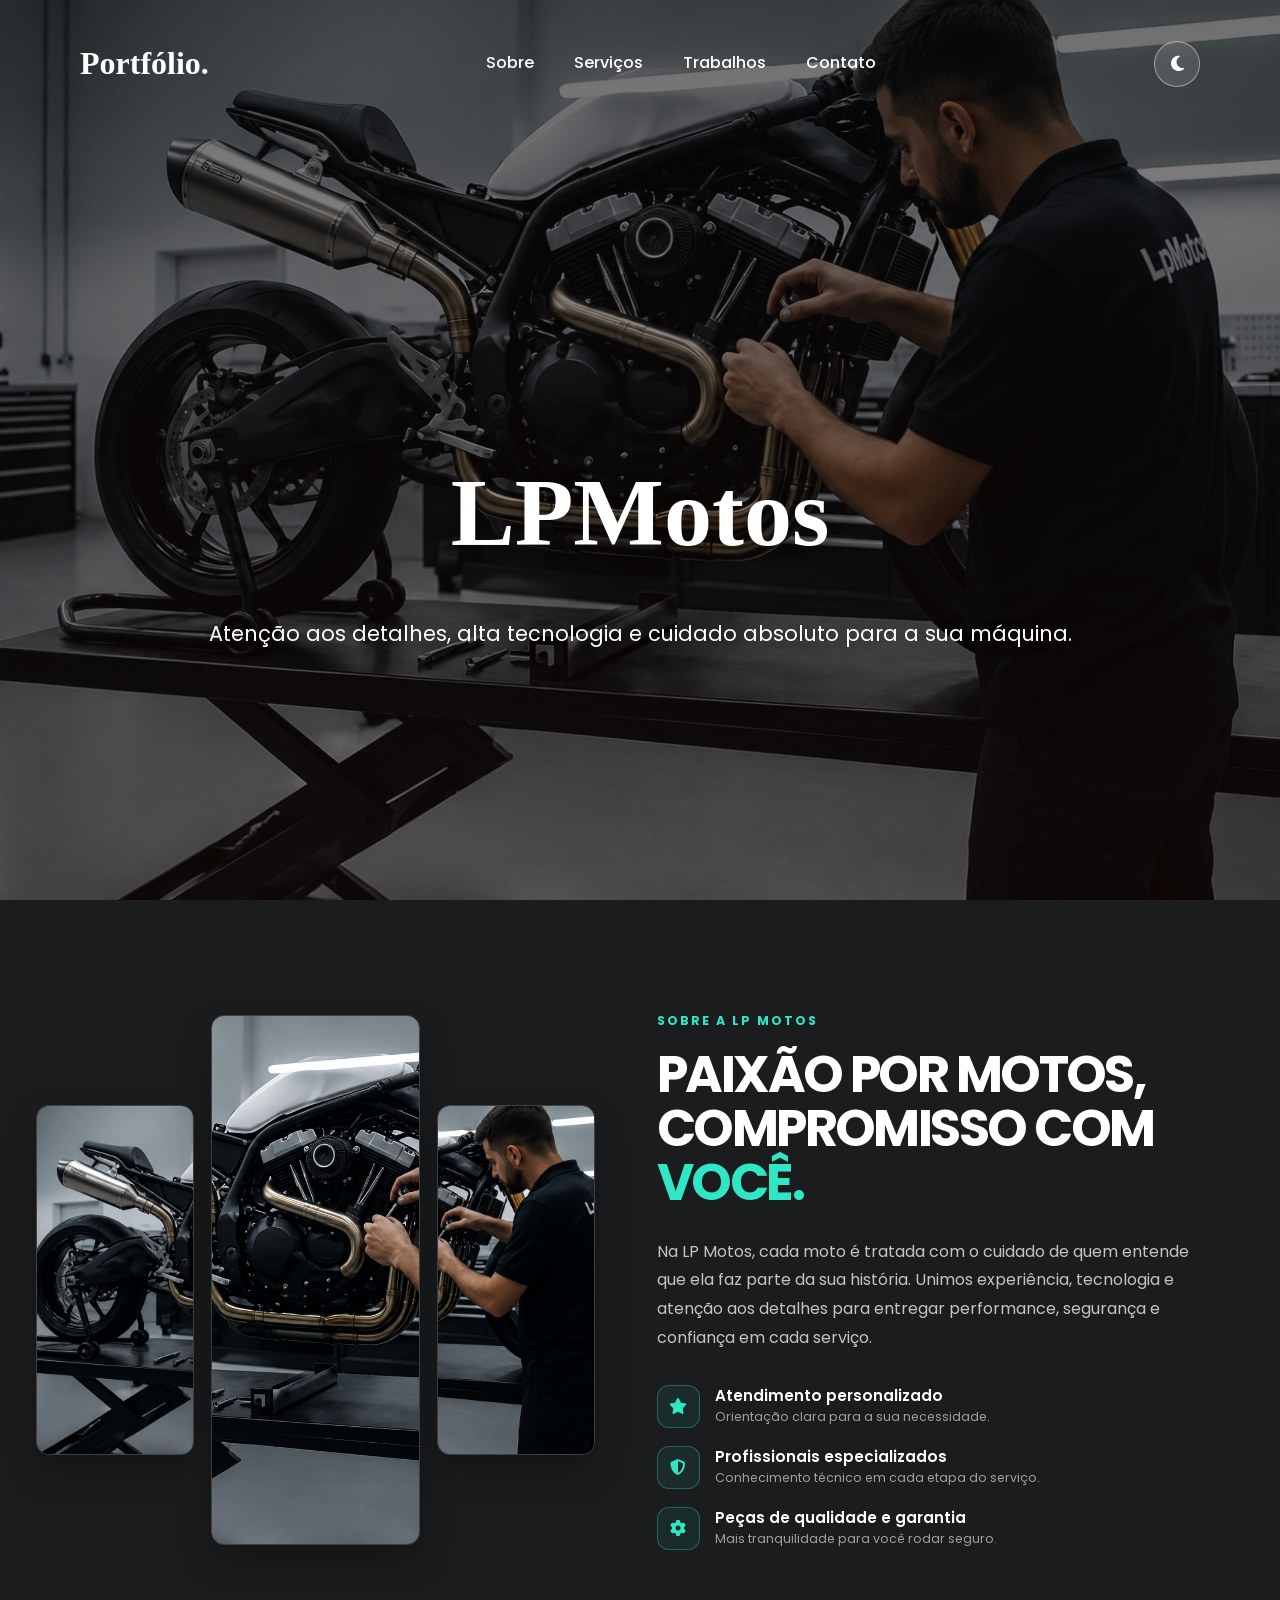
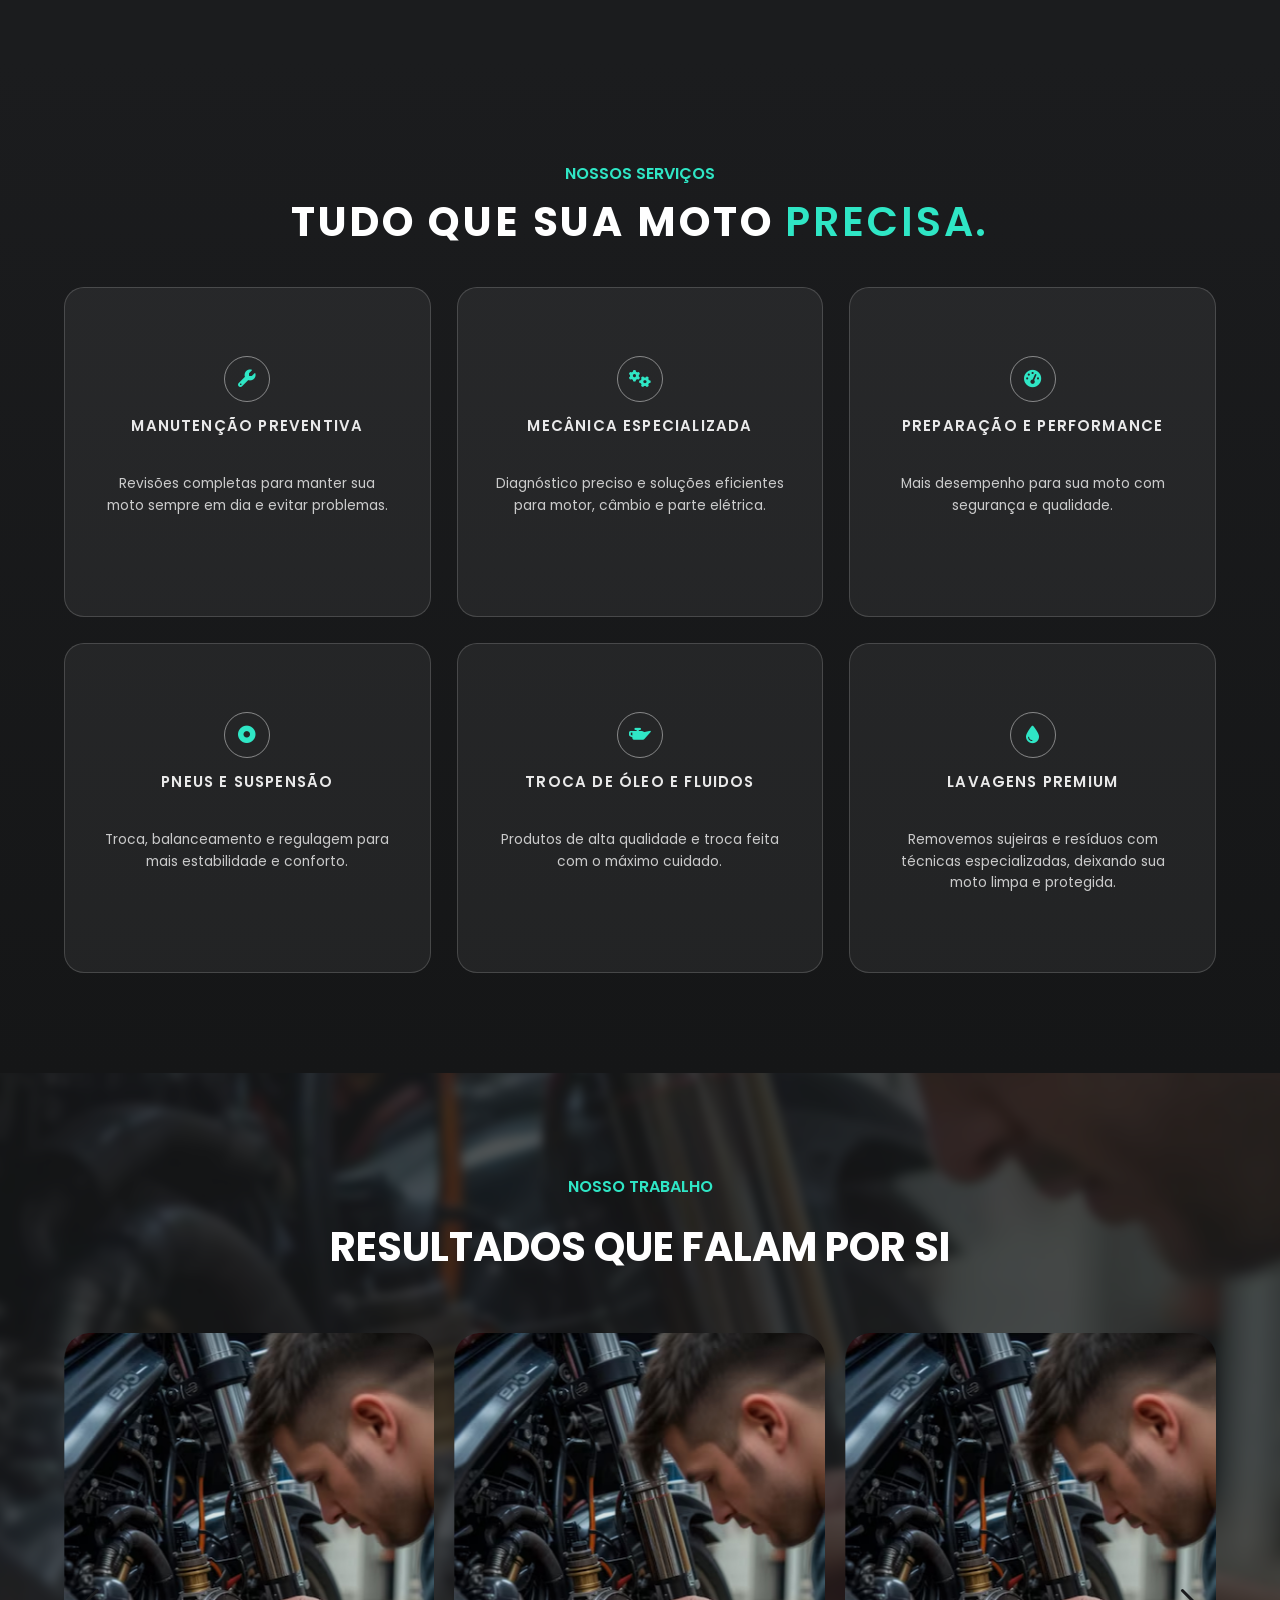
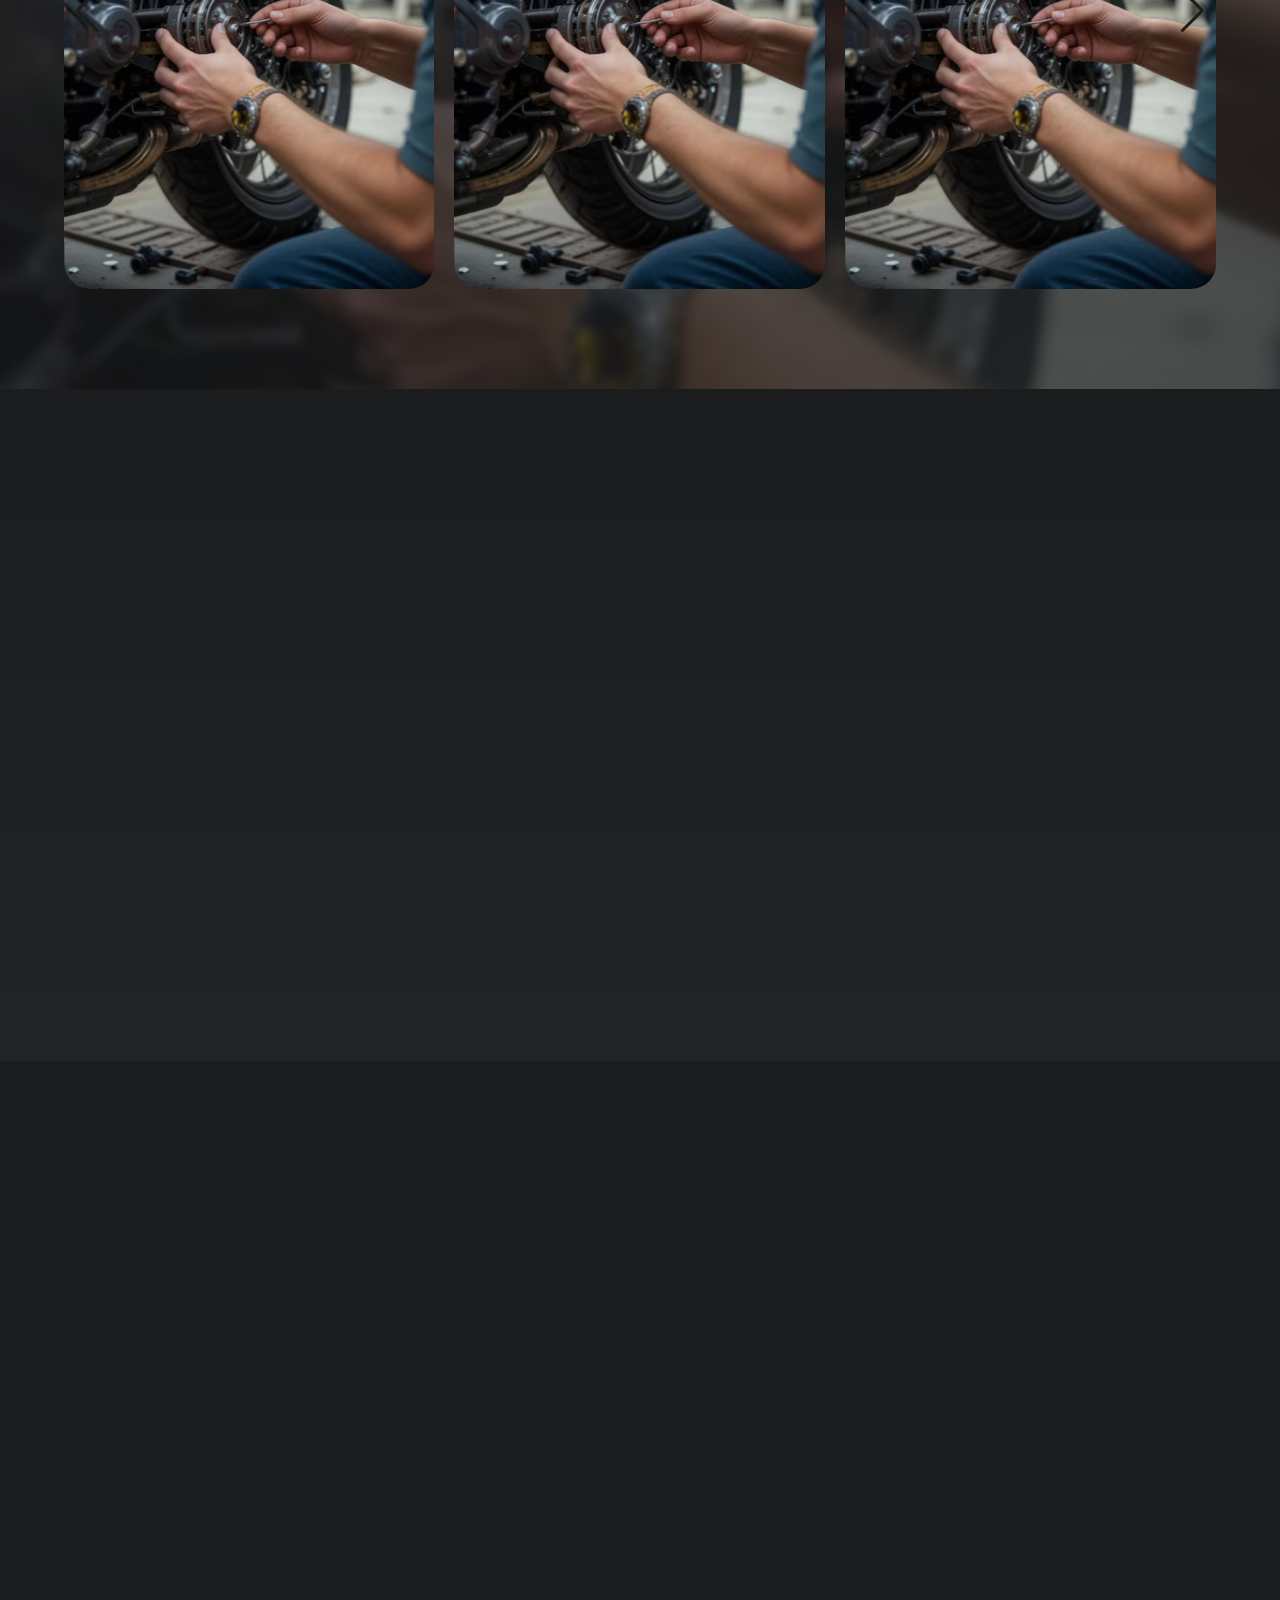
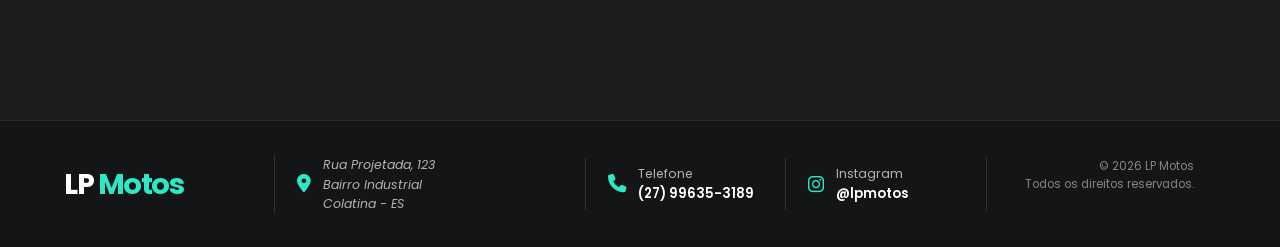
==== index.html @ a54b07d1 "Subindo arquivos para o Github" ====
<!DOCTYPE html>
<html lang="pt-BR">

<head>
    <meta charset="UTF-8">
    <meta name="viewport" content="width=device-width, initial-scale=1.0">
    <title>LPMotossss | Performance & Manutenção Especializada</title>

    <link rel="stylesheet" href="https://cdnjs.cloudflare.com/ajax/libs/font-awesome/6.5.1/css/all.min.css">

    <link rel="stylesheet" href="CSS/estilos.css">

    <link rel="stylesheet" href="https://cdn.jsdelivr.net/npm/swiper@11/swiper-bundle.min.css"/>

    
    <link rel="shortcut icon" href="img/logo.jpg" type="image/x-icon">

    <link href="https://fonts.googleapis.com/css2?family=Poppins:wght@300;400;500;600;700&display=swap"
        rel="stylesheet">
</head>

<body>

    <header class="navbar">

        <a href="#" class="logo">Portfólio<span>.</span></a>

        <nav id="menu">
            <a href="#sobre">Sobre</a>
            <a href="#servicos">Serviços</a>
            <a href="#portfolio">Trabalhos</a>
            <a href="#contato">Contato</a>
        </nav>

        <!-- Botao que alterna entre tema claro e tema escuro -->
        <button class="theme-toggle" id="theme-toggle" type="button" aria-label="Alternar tema escuro">
            <i class="fas fa-moon"></i>
        </button>


        <div class="menu-toggle" id="menu-toggle">
            <i class="fas fa-bars"></i>
        </div>
    </header>




    <!-- HERO -->
    <section class="hero">

        <img src="img/img1.png" alt="LpMotos" class="hero-image">

        <div class="hero-overlay"></div>

        <div class="hero-content">
            <h1>LPMotos</h1>
            <p class="subtitle">Atenção aos detalhes, alta tecnologia e cuidado absoluto
                para a sua máquina.</p>
        </div>

    </section>


    <!-- SOBRE -->
    <section id="sobre" class="sobre">
        <div class="container reveal">
            <div class="sobre-wrapper">
                <div class="sobre-images reveal" aria-label="Detalhes do trabalho realizado na LP Motos">
                    <img src="img/img1.png" alt="Motocicleta atendida pela equipe da LP Motos">
                    <img src="img/img1.png" alt="Detalhe de uma motocicleta na LP Motos">
                    <img src="img/img1.png" alt="Serviço especializado em motocicletas na LP Motos">
                </div>

                <div class="sobre-content reveal">
                    <span class="sobre-eyebrow">Sobre a LP Motos</span>
                    <h2>Paixão por motos,<br>compromisso com <span>você.</span></h2>

                    <p class="sobre-description">
                        Na LP Motos, cada moto é tratada com o cuidado de quem entende que ela
                        faz parte da sua história. Unimos experiência, tecnologia e atenção aos
                        detalhes para entregar performance, segurança e confiança em cada serviço.
                    </p>

                    <ul class="sobre-diferenciais">
                        <li>
                            <span class="diferencial-icon" aria-hidden="true"><i class="fa-solid fa-star"></i></span>
                            <span><strong>Atendimento personalizado</strong><small>Orientação clara para a sua necessidade.</small></span>
                        </li>
                        <li>
                            <span class="diferencial-icon" aria-hidden="true"><i class="fa-solid fa-shield-halved"></i></span>
                            <span><strong>Profissionais especializados</strong><small>Conhecimento técnico em cada etapa do serviço.</small></span>
                        </li>
                        <li>
                            <span class="diferencial-icon" aria-hidden="true"><i class="fa-solid fa-gear"></i></span>
                            <span><strong>Peças de qualidade e garantia</strong><small>Mais tranquilidade para você rodar seguro.</small></span>
                        </li>
                    </ul>
                </div>

            </div>
        </div>


    </section>

    <!-- SERVIÇOS -->
    <section id="servicos" class="servicos">

        <div class="container">

            <div class="titulo centro reveal">
                <span>Nossos serviços</span>
                <h2>Tudo que sua moto <span>precisa.</span></h2>
            </div>

            <div class="cards">

                <article class="card service-card reveal delay-1">
                    <div class="service-overlay">
                        <span class="service-icon" aria-hidden="true"><i class="fa-solid fa-wrench"></i></span>
                        <h3>Manutenção Preventiva</h3>
                        <p>Revisões completas para manter sua moto sempre em dia e evitar problemas.</p>
                    </div>
                </article>

                <article class="card service-card reveal delay-2">
                    <div class="service-overlay">
                        <span class="service-icon" aria-hidden="true"><i class="fa-solid fa-gears"></i></span>
                        <h3>Mecânica Especializada</h3>
                        <p>Diagnóstico preciso e soluções eficientes para motor, câmbio e parte elétrica.</p>
                    </div>
                </article>

                <article class="card service-card reveal delay-3">
                    <div class="service-overlay">
                        <span class="service-icon" aria-hidden="true"><i class="fa-solid fa-gauge-high"></i></span>
                        <h3>Preparação e Performance</h3>
                        <p>Mais desempenho para sua moto com segurança e qualidade.</p>
                    </div>
                </article>

                <article class="card service-card reveal delay-4">
                    <div class="service-overlay">
                        <span class="service-icon" aria-hidden="true"><i class="fa-solid fa-circle-dot"></i></span>
                        <h3>Pneus e Suspensão</h3>
                        <p>Troca, balanceamento e regulagem para mais estabilidade e conforto.</p>
                    </div>
                </article>

                <article class="card service-card reveal delay-4">
                    <div class="service-overlay">
                        <span class="service-icon" aria-hidden="true"><i class="fa-solid fa-oil-can"></i></span>
                        <h3>Troca de Óleo e Fluidos</h3>
                        <p>Produtos de alta qualidade e troca feita com o máximo cuidado.</p>
                    </div>
                </article>

                    <article class="card service-card reveal delay-4">
                    <div class="service-overlay">
                        <span class="service-icon" aria-hidden="true"><i class="fa-solid fa-droplet"></i></span>
                        <h3>Lavagens Premium</h3>
                        <p>Removemos sujeiras e resíduos com técnicas especializadas, deixando sua moto limpa e protegida.</p>
                    </div>
                </article>

            </div>

        </div>

    </section>

    <!-- PORTFÓLIO -->
    <section id="portfolio" class="portfolio">
        <!-- Fundo atualizado com a mídia exibida no slide central. -->
        <div class="portfolio-background" aria-hidden="true"></div>
        <div class="container">

            <div class="titulo centro reveal">
                <span>Nosso Trabalho</span>
                <h2>RESULTADOS QUE FALAM POR SI</h2>
            </div>

            <div class="swiper meuPortfolio reveal">

                <div class="swiper-wrapper">
                    <!--
                    <div class="swiper-slide video-slide">

                        <div style="padding:177.78% 0 0 0;position:relative;"><iframe src="https://player.vimeo.com/video/1210460278?autoplay=1&amp;muted=1&amp;loop=1&amp;controls=0&amp;title=0&amp;byline=0&amp;portrait=0&amp;badge=0&amp;autopause=0&amp;player_id=0&amp;app_id=58479" frameborder="0" allow="autoplay; fullscreen; picture-in-picture; clipboard-write; encrypted-media; web-share" referrerpolicy="strict-origin-when-cross-origin" style="position:absolute;top:0;left:0;width:100%;height:100%;pointer-events:none;" title="video1"></iframe></div><script src="https://player.vimeo.com/api/player.js"></script>

                    </div>

                     <div class="swiper-slide video-slide">

                        <div style="padding:177.78% 0 0 0;position:relative;"><iframe src="https://player.vimeo.com/video/1210460357?autoplay=1&amp;muted=1&amp;loop=1&amp;controls=0&amp;title=0&amp;byline=0&amp;portrait=0&amp;badge=0&amp;autopause=0&amp;player_id=0&amp;app_id=58479" frameborder="0" allow="autoplay; fullscreen; picture-in-picture; clipboard-write; encrypted-media; web-share" referrerpolicy="strict-origin-when-cross-origin" style="position:absolute;top:0;left:0;width:100%;height:100%;pointer-events:none;" title="video3"></iframe></div><script src="https://player.vimeo.com/api/player.js"></script>

                    </div>
        
                    <div class="swiper-slide video-slide">

                        <div style="padding:177.78% 0 0 0;position:relative;"><iframe src="https://player.vimeo.com/video/1210460277?autoplay=1&amp;muted=1&amp;loop=1&amp;controls=0&amp;title=0&amp;byline=0&amp;portrait=0&amp;badge=0&amp;autopause=0&amp;player_id=0&amp;app_id=58479" frameborder="0" allow="autoplay; fullscreen; picture-in-picture; clipboard-write; encrypted-media; web-share" referrerpolicy="strict-origin-when-cross-origin" style="position:absolute;top:0;left:0;width:100%;height:100%;pointer-events:none;" title="video3"></iframe></div><script src="https://player.vimeo.com/api/player.js"></script>

                    </div>-->

                    <div class="swiper-slide">
                        <img src="img/moto.jpg" alt="">
                    </div>

                    <div class="swiper-slide">
                        <img src="img/moto.jpg" alt="">
                    </div>
    
                    <div class="swiper-slide">
                        <img src="img/moto.jpg" alt="">
                    </div>

                    <div class="swiper-slide">
                        <img src="img/moto.jpg" alt="">
                    </div>

                    <div class="swiper-slide">
                        <img src="img/moto.jpg" alt="">
                    </div>

                    <div class="swiper-slide">
                        <img src="img/moto.jpg" alt="">
                    </div>

                </div>

                <div class="swiper-button-next"></div>
                <div class="swiper-button-prev"></div>
<!--
                <a href="galeria.html" class="btn btn-galeria">
                    Ver Galeria Completa
                </a>-->
            </div>

        </div>

    </section>


    <!-- AVALIAÇÕES -->
    <section id="pacotes" class="pacotes avaliacoes">
        <div class="container">
            <div class="titulo centro reveal">
                <span>Avaliações de clientes</span>
                <h2>Quem confia, recomenda.</h2>
            </div>

            <div class="avaliacoes-grid">
                <article class="avaliacao-card reveal delay-1">
                    <div class="avaliacao-estrelas" aria-label="5 de 5 estrelas">
                        <i class="fa-solid fa-star"></i><i class="fa-solid fa-star"></i><i class="fa-solid fa-star"></i><i class="fa-solid fa-star"></i><i class="fa-solid fa-star"></i>
                    </div>
                    <blockquote>“Atendimento excelente, explicaram todo o serviço e minha moto saiu impecável. Dá para confiar de olhos fechados.”</blockquote>
                    <footer><strong>Cliente LP Motos</strong><span>Manutenção preventiva</span></footer>
                </article>

                <article class="avaliacao-card reveal delay-2">
                    <div class="avaliacao-estrelas" aria-label="5 de 5 estrelas">
                        <i class="fa-solid fa-star"></i><i class="fa-solid fa-star"></i><i class="fa-solid fa-star"></i><i class="fa-solid fa-star"></i><i class="fa-solid fa-star"></i>
                    </div>
                    <blockquote>“Equipe muito profissional e atenciosa. O diagnóstico foi rápido e o resultado superou minhas expectativas.”</blockquote>
                    <footer><strong>Cliente LP Motos</strong><span>Mecânica especializada</span></footer>
                </article>

                <article class="avaliacao-card reveal delay-3">
                    <div class="avaliacao-estrelas" aria-label="5 de 5 estrelas">
                        <i class="fa-solid fa-star"></i><i class="fa-solid fa-star"></i><i class="fa-solid fa-star"></i><i class="fa-solid fa-star"></i><i class="fa-solid fa-star"></i>
                    </div>
                    <blockquote>“Serviço bem feito, prazo cumprido e cuidado em cada detalhe. Já virei cliente e recomendo para todos.”</blockquote>
                    <footer><strong>Cliente LP Motos</strong><span>Preparação e performance</span></footer>
                </article>
            </div>
        </div>
    </section>


    <!-- FALE CONOSCO -->
    <section id="contato" class="contato reveal">
        <div class="container">
            <div class="contato-layout">
                <div class="contato-principal">
                    <span class="contato-eyebrow">Fale Conosco</span>
                    <h2>Pronto para dar o melhor<br>para sua <span>moto</span>?</h2>
                    <p>Fale com a gente e agende um horário.</p>

                    <a class="contato-btn" target="_blank" href="https://wa.me/5527996353189?text=Olá!%20Gostaria%20de%20agendar%20um%20horário%20na%20LP%20Motos.">
                        <i class="fa-brands fa-whatsapp" aria-hidden="true"></i>
                        Fale Conosco
                    </a>
                </div>

                <ul class="contato-beneficios">
                    <li>
                        <i class="fa-regular fa-clock" aria-hidden="true"></i>
                        <span>Atendimento rápido</span>
                    </li>
                    <li>
                        <i class="fa-regular fa-clipboard" aria-hidden="true"></i>
                        <span>Orçamento sem compromisso</span>
                    </li>
                    <li>
                        <i class="fa-solid fa-shield-halved" aria-hidden="true"></i>
                        <span>Confiança que você merece</span>
                    </li>
                </ul>
            </div>
        </div>
    </section>

    <footer class="footer">
        <div class="container footer-grid">
            <a class="footer-logo" href="#hero" aria-label="LP Motos - início">LP <span>Motos</span></a>

            <address class="footer-item footer-endereco">
                <i class="fa-solid fa-location-dot" aria-hidden="true"></i>
                <span>Rua Projetada, 123<br>Bairro Industrial<br>Colatina - ES</span>
            </address>

            <a class="footer-item" href="tel:+5527996353189">
                <i class="fa-solid fa-phone" aria-hidden="true"></i>
                <span>Telefone<br><strong>(27) 99635-3189</strong></span>
            </a>

            <a class="footer-item" href="https://www.instagram.com/lpmotos/" target="_blank" rel="noopener noreferrer">
                <i class="fa-brands fa-instagram" aria-hidden="true"></i>
                <span>Instagram<br><strong>@lpmotos</strong></span>
            </a>

            <p class="footer-copy">© 2026 LP Motos<br>Todos os direitos reservados.</p>
        </div>
    </footer>



    <script src="https://cdn.jsdelivr.net/npm/swiper@11/swiper-bundle.min.js"></script>

    <script>

    const menuToggle = document.getElementById("menu-toggle");
    const menu = document.getElementById("menu");
    const themeToggle = document.getElementById("theme-toggle");
    const themeIcon = themeToggle.querySelector("i");

    // Aplica o tema escolhido no body e troca o icone do botao.
    function applyTheme(theme) {

        const isDark = theme === "dark";

        document.body.classList.toggle("dark-theme", isDark);

        themeIcon.classList.toggle("fa-moon", !isDark);
        themeIcon.classList.toggle("fa-sun", isDark);

        themeToggle.setAttribute(
            "aria-label",
            isDark ? "Alternar tema claro" : "Alternar tema escuro"
        );

    }

    // Usa o tema salvo; se ainda nao existir, inicia sempre no tema claro.
    const savedTheme = localStorage.getItem("theme");

    applyTheme(savedTheme || "light");

    // Salva a escolha para manter o mesmo tema ao recarregar a pagina.
    themeToggle.addEventListener("click", () => {

        const nextTheme = document.body.classList.contains("dark-theme") ? "light" : "dark";

        localStorage.setItem("theme", nextTheme);
        applyTheme(nextTheme);

    });

    menuToggle.addEventListener("click", () => {

        menu.classList.toggle("active");

        const icon = menuToggle.querySelector("i");

        if(menu.classList.contains("active")){

            icon.classList.remove("fa-bars");
            icon.classList.add("fa-xmark");

            document.body.style.overflow="hidden";

        }else{

            icon.classList.remove("fa-xmark");
            icon.classList.add("fa-bars");

            document.body.style.overflow="auto";

        }

    });

    document.querySelectorAll("#menu a").forEach(link=>{

        link.addEventListener("click",()=>{

            menu.classList.remove("active");

            const icon = menuToggle.querySelector("i");

            icon.classList.remove("fa-xmark");
            icon.classList.add("fa-bars");

            document.body.style.overflow="auto";

        });

    });


    const reveals = document.querySelectorAll(".reveal");

    function revealOnScroll() {

        reveals.forEach((element) => {

            const windowHeight = window.innerHeight;
            const elementTop = element.getBoundingClientRect().top;

            const revealPoint = 120;

            if (elementTop < windowHeight - revealPoint) {
                element.classList.add("active");
            } else {
                element.classList.remove("active");
            }

        });
    }

    window.addEventListener("scroll", revealOnScroll);

    revealOnScroll();

    const swiper = new Swiper(".meuPortfolio", {

        loop: true,

        autoplay: {
            delay: 2500,
            disableOnInteraction: false
        },

        navigation: {
            nextEl: ".swiper-button-next",
            prevEl: ".swiper-button-prev"
        },

        breakpoints: {

            // MOBILE
            0: {

                effect: "coverflow",

                grabCursor: true,

                centeredSlides: true,

                slidesPerView: "auto",

                coverflowEffect: {
                    rotate: 0,
                    stretch: 0,
                    depth: 250,
                    modifier: 1.5,
                    slideShadows: false,
                    scale: 0.85
                }

                
            },
            

            // TABLET E DESKTOP
            768: {

                effect: "slide",

                centeredSlides: false,

                slidesPerView: 3,

                spaceBetween: 20

            }

        }

    });

    // FUNDO DESFOCADO DO CARROSSEL
    // Cria uma cópia apenas visual da mídia central para usar no fundo da seção.
    const portfolioBackground = document.querySelector(".portfolio-background");

    function getSlideMedia(slide) {

        const videoSource = slide.querySelector("video source");
        const image = slide.querySelector("img");

        if (videoSource) {
            return { type: "video", src: videoSource.src };
        }

        return image ? { type: "image", src: image.src } : null;

    }

    function updatePortfolioBackground() {

        // No desktop há três slides visíveis: o central fica uma posição após o ativo.
        const visibleSlides = Number(swiper.params.slidesPerView) || 1;
        const centralIndex = swiper.activeIndex + Math.floor(visibleSlides / 2);
        const activeSlide = swiper.slides[centralIndex] || swiper.slides[swiper.activeIndex];
        const media = getSlideMedia(activeSlide);

        if (!media || portfolioBackground.dataset.source === media.src) return;

        portfolioBackground.dataset.source = media.src;

        const mediaElement = document.createElement(media.type === "video" ? "video" : "img");
        mediaElement.className = "portfolio-background__media";

        if (media.type === "video") {
            mediaElement.src = media.src;
            mediaElement.autoplay = true;
            mediaElement.muted = true;
            mediaElement.loop = true;
            mediaElement.playsInline = true;
        } else {
            mediaElement.src = media.src;
            mediaElement.alt = "";
        }

        const previousMedia = portfolioBackground.querySelector(".portfolio-background__media.is-active");
        portfolioBackground.appendChild(mediaElement);

        requestAnimationFrame(() => mediaElement.classList.add("is-active"));

        if (previousMedia) {
            previousMedia.classList.remove("is-active");
            previousMedia.addEventListener("transitionend", () => previousMedia.remove(), { once: true });
        }

    }

    swiper.on("init slideChangeTransitionStart", updatePortfolioBackground);
    updatePortfolioBackground();

    // VÍDEOS DO PORTFÓLIO
    const videos = document.querySelectorAll(".portfolio-video");
    const videoSlides = document.querySelectorAll(".video-slide");

    // Pausa o carrossel enquanto o mouse estiver sobre qualquer video.
    function pausePortfolioCarousel() {

        swiper.autoplay.stop();

    }

    // Retoma o carrossel quando o mouse sair da area do video.
    function resumePortfolioCarousel() {

        swiper.autoplay.start();

    }

    videoSlides.forEach(slide => {

        slide.addEventListener("pointerenter", (e) => {

            if (e.pointerType === "mouse") {

                pausePortfolioCarousel();

            }

        });

        slide.addEventListener("pointerleave", (e) => {

            if (e.pointerType === "mouse") {

                resumePortfolioCarousel();

            }

        });

    });

    videos.forEach(video => {

        // No mobile, tocar/clicar no video pausa o carrossel.
        video.addEventListener("click", (e) => {

            e.stopPropagation();

            pausePortfolioCarousel();

        });

        video.addEventListener("touchstart", (e) => {

            e.stopPropagation();

            pausePortfolioCarousel();

        });

    });

    // No mobile, tocar/clicar fora do video retoma o carrossel.
    document.addEventListener("click", (e) => {

        if (!e.target.closest(".video-slide")) {

            resumePortfolioCarousel();

        }

    });

    document.addEventListener("touchstart", (e) => {

        if (!e.target.closest(".video-slide")) {

            resumePortfolioCarousel();

        }

    });


    </script>
    
</body>

</html>
---- CSS/estilos.css ----
*{
    margin:0;
    padding:0;
    box-sizing:border-box;
}

:root{
    --laranja-escuro:#1b1c1e;
    --laranja-principal:#2fe6c5;
    --laranja-vivo:#232427;
    --laranja-claro:#b8fdf0;
    --vermelho-quente:#ffffff;
    --creme-quente:#1b1c1e;
    --marrom-profundo:#0e0f10;
    --texto-escuro:#12181a;
    --branco:#fff;
}

html{
    scroll-behavior:smooth;
}

body{
    font-family:'Poppins',sans-serif;
    background:var(--creme-quente);
    color:var(--branco);
    line-height:1.8;
    /* Suaviza a troca entre tema claro e escuro. */
    transition:
        background .3s ease,
        color .3s ease;
}

/* Cores base usadas quando o tema escuro esta ativo. */
body.dark-theme{
    background:#140f0c;
    color:#f8eadb;
}

/* NAVBAR */

.navbar{
    position:absolute;
    top:0;
    left:0;

    width:100%;

    padding:35px 80px;

    display:flex;
    justify-content:space-between;
    align-items:center;

    z-index:100;
}

.logo{
    font-family:'Cormorant Garamond', serif;
    font-size:2rem;
    font-weight:700;
    color:var(--branco);
    text-decoration: none;
}

.logo span{
    color:var(--branco);
}

.logo:hover span{
    color: var(--laranja-principal);
}

.navbar nav{
    display:flex;
    gap:40px;
}

.navbar nav a{
    color:var(--branco);
    text-decoration:none;
    font-weight:500;
    transition:.3s;
}

.navbar nav a:hover{
    color: var(--laranja-principal);
}

/* Botao circular do seletor de tema no topo da pagina. */
.theme-toggle{
    width:46px;
    height:46px;

    display:flex;
    justify-content:center;
    align-items:center;

    border:1px solid rgba(255,255,255,.45);
    border-radius:50%;

    background:rgba(255,255,255,.12);
    color:var(--branco);

    font-size:1.1rem;
    cursor:pointer;

    backdrop-filter:blur(8px);

    transition:
        transform .3s ease,
        background .3s ease,
        color .3s ease,
        border-color .3s ease;
}

.theme-toggle:hover{
    transform:translateY(-3px);
    background:var(--branco);
    color:var(--laranja-escuro);
    border-color:var(--branco);
}

.menu-toggle{
    position: relative;
    display:none;
    font-size:2rem;
    color:var(--branco);
    cursor:pointer;
    z-index:101;
}

.container{
    width:90%;
    max-width:1200px;
    margin:auto;
}

section{
    padding:100px 0;
}


/* HERO */

.hero{
    position:relative;
    height:100vh;
    overflow:hidden;

    display:flex;
    justify-content:center;
    align-items:center;
}

.hero-image{
    position:absolute;
    width:100%;
    height:100%;
    

    object-fit:cover;
    object-position:center 35%;

    z-index:1;
}

.hero-overlay{
    position:absolute;
    inset:0;

     background:
        linear-gradient(
            rgba(8, 8, 8, 0.582),
            rgba(36,16,10,.36)
        );

    z-index:2;
}

.hero-content{
    position:relative;
    z-index:3;

    text-align:center;

    margin-top:220px;
}

.tag{
    color:var(--branco);
    letter-spacing:5px;
    font-size:.9rem;
    
}

.hero h1{
    color:var(--branco);
    font-size:6rem;
    font-weight:700;
    font-family: 'Playfair Display', serif;
}

.hero h1,
.subtitle{
    text-shadow:
        0 3px 15px rgba(0,0,0,.3);
}

.subtitle{
    color:var(--branco);
    font-size:1.3rem;
    margin:15px 0 40px;
}

.btn{
    display:inline-block;
    padding:15px 35px;
    background:var(--branco);
    color:var(--laranja-escuro);
    text-decoration:none;
    border-radius:50px;
    border:2px solid transparent;
    transition:.3s;
}

.btn:hover,
.btn:active,
.btn:focus-visible{
    transform:translateY(-3px);
    background:var(--laranja-principal);
    color:var(--branco);
    border-color:var(--branco);
}

/* TITULOS */

.titulo{
    margin-bottom:50px;
}

.titulo span{
    color:var(--laranja-principal);
    font-weight:600;
    text-transform:uppercase;
}

.titulo h2{
    font-size:2.5rem;
    margin-top:10px;
    color:var(--branco);
}

.centro{
    text-align:center;
}

/* SOBRE */
.sobre-wrapper{
    display:grid;
    grid-template-columns:minmax(0, .9fr) minmax(0, 1fr);
    align-items:center;
    gap:clamp(48px, 7vw, 104px);
}

.sobre-content{
    max-width:610px;
}

.sobre-eyebrow{
    display:block;
    margin-bottom:14px;
    color:var(--laranja-principal);
    font-size:.78rem;
    font-weight:700;
    letter-spacing:.16em;
    text-transform:uppercase;
}

.sobre-content h2{
    max-width:590px;
    margin:0;
    color:var(--branco);
    font-size:clamp(2.25rem, 4vw, 4rem);
    font-weight:700;
    letter-spacing:-.05em;
    line-height:1.06;
    text-transform:uppercase;
}

.sobre-content h2 span{
    color:var(--laranja-principal);
}

.sobre-description{
    max-width:550px;
    margin:28px 0 32px;
    color:rgba(255,255,255,.74);
    font-size:1rem;
    line-height:1.8;
}

.sobre-diferenciais{
    display:grid;
    gap:18px;
    margin:0;
    padding:0;
    list-style:none;
}

.sobre-diferenciais li{
    display:flex;
    align-items:center;
    gap:15px;
}

.diferencial-icon{
    display:grid;
    width:43px;
    height:43px;
    flex:0 0 43px;
    place-items:center;
    border:1px solid rgba(47,230,197,.32);
    border-radius:12px;
    background:rgba(47,230,197,.08);
    color:var(--laranja-principal);
    font-size:1rem;
}

.sobre-diferenciais strong,
.sobre-diferenciais small{
    display:block;
}

.sobre-diferenciais strong{
    color:var(--branco);
    font-size:.95rem;
    font-weight:600;
    line-height:1.35;
}

.sobre-diferenciais small{
    margin-top:2px;
    color:rgba(255,255,255,.58);
    font-size:.78rem;
    line-height:1.45;
}

/* Composição vertical das imagens */
.sobre-images{
    display:grid;
    grid-template-columns:.76fr 1fr .76fr;
    align-items:center;
    width:min(100% + 56px, 580px);
    justify-self:center;
    gap:17px;
    min-height:560px;
}

.sobre-images img{
    width:100%;
    height:340px;
    object-fit:cover;
    border:1px solid rgba(255,255,255,.16);
    border-radius:13px;
    box-shadow:0 16px 34px rgba(0,0,0,.28);
    transition:
        transform .45s cubic-bezier(.22,1,.36,1),
        box-shadow .45s ease,
        filter .45s ease;
    cursor:pointer;
}

.sobre-images img:nth-child(1){
    height:350px;
    object-position:24% center;
}

.sobre-images img:nth-child(2){
    height:530px;
    object-position:center center;
}

.sobre-images img:nth-child(3){
    height:350px;
    object-position:76% center;
}

.sobre-images img:hover{
    transform:translateY(-8px);
    border-color:rgba(47,230,197,.65);
    box-shadow:0 23px 42px rgba(0,0,0,.4), 0 0 0 4px rgba(47,230,197,.06);
    filter:brightness(1.06);
}

/* SERVIÇOS */
.servicos{
    background:linear-gradient(180deg,#1b1c1e,#151617);
}

.servicos .titulo{
    margin-bottom:42px;
}

.servicos .titulo h2{
    color:var(--branco);
    font-size:clamp(2rem, 3.2vw, 3.15rem);
    font-weight:700;
    letter-spacing:.07em;
    line-height:1.12;
    text-transform:uppercase;
}

.servicos .titulo h2 span{
    position:relative;
    color:var(--laranja-principal);
}

.servicos .titulo h2 span::after{
    content:"";
    position:absolute;
    right:0;
    bottom:-7px;
    width:35px;
    height:3px;
    border-radius:4px;
}

.cards{
    display:grid;
    grid-template-columns:repeat(3, minmax(0, 1fr));
    gap:26px;
}

.service-card{
    position:relative;
    min-height:330px;
    padding:34px;
    overflow:hidden;
    border:1px solid rgba(255,255,255,.16);
    border-radius:20px;
    background:rgba(255,255,255,.06);
    transition:
        transform .35s cubic-bezier(.22,1,.36,1),
        border-color .35s ease,
        background .35s ease,
        box-shadow .35s ease;
}

.service-overlay{
    display:grid;
    height:100%;
    grid-template-rows:46px 2.84em 4.65em;
    align-content:center;
    justify-items:center;
    row-gap:13px;
    color:var(--branco);
    text-align:center;
}

.service-icon{
    display:grid;
    width:46px;
    height:46px;
    margin:0;
    place-items:center;
    border:1px solid rgba(255,255,255,.45);
    border-radius:50%;
    color:var(--laranja-principal);
    font-size:1.1rem;
    transition:transform .35s cubic-bezier(.22,1,.36,1), background .35s ease, color .35s ease;
}

.service-card h3{
    margin:0;
    color:rgba(255,255,255,.9);
    font-size:.93rem;
    font-weight:600;
    letter-spacing:.08em;
    line-height:1.42;
    text-transform:uppercase;
}

.service-card p{
    margin:0;
    color:rgba(255,255,255,.76);
    font-size:.86rem;
    line-height:1.55;
    transition:color .35s ease;
}

.service-card:hover{
    transform:translateY(-7px);
    border-color:rgba(47,230,197,.65);
    background:rgba(47,230,197,.08);
    box-shadow:0 18px 34px rgba(0,0,0,.22);
}

.service-card:hover .service-icon{
    transform:scale(1.1);
    background:var(--laranja-principal);
    color:var(--laranja-principal);
    color:var(--texto-escuro);
}

.service-card:hover p{
    color:rgba(255,255,255,.86);
}

@media(max-width:1100px){
    .cards{
        grid-template-columns:repeat(2, minmax(0, 1fr));
    }
}

@media(max-width:700px){
    .servicos .titulo{
        margin-bottom:42px;
    }

    .cards{
        grid-template-columns:1fr;
    }

    .service-card{
        width:100%;
        max-width:460px;
        margin:0 auto;
    }
}

/* PORTFOLIO */
.portfolio{
    background:var(--creme-quente);
    position:relative;
    isolation:isolate;
    overflow:hidden;
}

.portfolio > .container{
    position:relative;
    z-index:1;
}

/* A mídia central do carrossel é reproduzida aqui, ampliada e desfocada. */
.portfolio-background{
    position:absolute;
    inset:0;
    z-index:0;
    overflow:hidden;
    background:var(--creme-quente);
}

.portfolio-background::after{
    content:"";
    position:absolute;
    inset:0;
    background:rgba(27, 28, 30, .72);
    pointer-events:none;
}

.portfolio-background__media{
    position:absolute;
    inset:-45px;
    width:calc(100% + 90px);
    height:calc(100% + 90px);
    object-fit:cover;
    filter:blur(4px) saturate(1.15);
    transform:scale(1.08);
    opacity:0;
    transition:opacity .65s ease;
}

.portfolio-background__media.is-active{
    opacity:1;
}

.portfolio-grid{
    display:grid;
    grid-template-columns:repeat(auto-fit,minmax(320px,1fr));
    gap:20px;
}

.portfolio-item{
    position:relative;
    overflow:hidden;
    border-radius:15px;
}

.portfolio-item img{
    width:100%;
    height:500px;
    object-fit:cover;
    display:block;
}

.overlay{
    position:absolute;
    inset:0;
    background:rgba(27,28,30,.82);

    display:flex;
    flex-direction:column;
    justify-content:center;
    align-items:center;

    color:var(--branco);

    opacity:0;
    transition:.4s;
}

.portfolio-item:hover .overlay{
    opacity:1;
}

/* PORTFOLIO Carrossel */
.meuPortfolio{
    width:100%;
    padding:50px 0 80px;
}

.swiper-slide{
    width:350px;
    aspect-ratio:2/3;
    overflow:hidden;
    border-radius:25px;
}

.swiper-slide img{
    width:100%;
    height:100%;
    display:block;

    object-fit:cover;
    object-position:center;

    border-radius:inherit;

    backface-visibility:hidden;
    transform:translateZ(0);
}

.swiper-slide-active{
    transform:none;
}

.swiper-button-next,
.swiper-button-prev{
    color:var(--laranja-principal);
}

.swiper-button-next::after,
.swiper-button-prev::after{
    color:var(--creme-quente);
}


.swiper-button-next:hover,
.swiper-button-prev:hover{
    color:var(--laranja-principal);
}

.btn-galeria{
    display: table;
    margin: 2rem auto 0;
}

/*Vídeo Carrossel*/
.video-slide video{
    width:100%;
    height:100%;

    object-fit:cover;

    border-radius:25px;

    display:block;
}


/* ===========================
   PACOTES
=========================== */

.pacotes{

    background:
    linear-gradient(
        180deg,
        #1b1c1e,
        #232427
    );

}

.avaliacoes{
    background:linear-gradient(180deg,#1b1c1e,#232427);
}

.avaliacoes .titulo{
    margin-bottom:52px;
}

.avaliacoes .titulo h2{
    color:var(--branco);
    font-size:clamp(2rem,3.5vw,3.25rem);
    letter-spacing:-.04em;
    text-transform:uppercase;
}

.avaliacoes-grid{
    display:grid;
    grid-template-columns:repeat(3,minmax(0,1fr));
    gap:24px;
}

.avaliacao-card{
    display:flex;
    min-height:300px;
    flex-direction:column;
    padding:34px;
    border:1px solid rgba(255,255,255,.16);
    border-radius:20px;
    background:rgba(255,255,255,.055);
    box-shadow:0 16px 34px rgba(0,0,0,.12);
    transition:transform .35s cubic-bezier(.22,1,.36,1), border-color .35s ease, background .35s ease;
}

.avaliacao-card:hover{
    transform:translateY(-8px);
    border-color:rgba(47,230,197,.65);
    background:rgba(47,230,197,.07);
}

.avaliacao-estrelas{
    display:flex;
    gap:6px;
    margin-bottom:24px;
    color:var(--laranja-principal);
    font-size:.9rem;
}

.avaliacao-card blockquote{
    margin:0;
    color:rgba(255,255,255,.84);
    font-size:1rem;
    font-style:normal;
    line-height:1.8;
}

.avaliacao-card footer{
    display:flex;
    flex-direction:column;
    gap:2px;
    margin-top:auto;
    padding-top:25px;
}

.avaliacao-card footer strong{
    color:var(--branco);
    font-size:.88rem;
    font-weight:600;
}

.avaliacao-card footer span{
    color:var(--laranja-principal);
    font-size:.74rem;
}

@media(max-width:850px){
    .avaliacoes-grid{
        grid-template-columns:1fr;
        max-width:580px;
        margin:0 auto;
    }
}

.pricing-grid{

    display:grid;

    grid-template-columns:repeat(auto-fit,minmax(320px,1fr));

    gap:30px;

    margin-top:60px;

}

.pricing-card{

    position:relative;

    padding:40px;

    border-radius:25px;

    background:rgba(255,255,255,.18);

    backdrop-filter:blur(18px);

    border:1px solid rgba(255,255,255,.35);

    box-shadow:
        0 15px 35px rgba(0,0,0,.08);

    transition:.45s;

}

.pricing-card:hover{

    transform:translateY(-12px);

    box-shadow:
        0 25px 45px rgba(0,0,0,.16);

}

.pricing-card h3{

    font-size:1.8rem;

    margin-bottom:20px;

    color:var(--branco);

}

.price{

    font-size:2.4rem;

    font-weight:700;

    color:var(--laranja-principal);

    margin-bottom:25px;

}

.pricing-card ul{

    list-style:none;

    margin-bottom:35px;

}

.pricing-card li{

    display:flex;

    align-items:center;

    gap:12px;

    margin-bottom:18px;

}

.pricing-card li i{

    color:var(--laranja-principal);

    width:22px;

}

.badge{

    position:absolute;

    right:20px;

    top:-15px;

    padding:8px 18px;

    border-radius:30px;

    background:var(--laranja-principal);

    color:var(--laranja-escuro);

    font-size:.8rem;

    font-weight:600;

}

.destaque{

    transform:scale(1.04);

    border:2px solid var(--laranja-principal);

}

.comparativo{

    width:100%;

    max-width:100%;

    overflow-x:auto;

    margin-top:70px;

    border-radius:20px;

    -webkit-overflow-scrolling:touch;

}

.comparativo table{

    width:100%;

    min-width:680px;

    table-layout:fixed;

    border-collapse:collapse;

    background:#232427;

    color:var(--branco);

    border-radius:20px;

    overflow:hidden;

}

.comparativo th{

    background:var(--laranja-principal);

    color:var(--laranja-escuro);

}

.comparativo th,
.comparativo td{

    padding:18px;

    text-align:center;

    border-bottom:1px solid rgba(255,255,255,.08);

    white-space:nowrap;

}

.comparativo tr:hover{

    background:#2b2d30;

}

.orcamento-personalizado{

    margin-top:70px;

    text-align:center;

}

.orcamento-personalizado h3{

    font-size:2rem;

    margin-bottom:15px;

    color:var(--branco);

}

.orcamento-personalizado p{

    margin-bottom:30px;

}

/* TEMA ESCURO */
/* Ajusta os fundos das secoes principais no modo escuro. */
body.dark-theme .sobre,
body.dark-theme .portfolio{
    background:#140f0c;
}

body.dark-theme .portfolio-background{
    background:#140f0c;
}

body.dark-theme .portfolio-background::after{
    background:rgba(20, 15, 12, .68);
}

body.dark-theme .servicos{
    background:linear-gradient(180deg,#140f0c,#24100a);
}

body.dark-theme .pacotes:not(.avaliacoes){
    background:linear-gradient(180deg,#1a120f,#2a1610);
}

/* Mantem titulos legiveis sobre fundos escuros. */
body.dark-theme .titulo span{
    color:#5ff3d6;
}

body.dark-theme .titulo h2,
body.dark-theme .pricing-card h3,
body.dark-theme .orcamento-personalizado h3{
    color:#f8eadb;
}

body.dark-theme .card:not(.service-card){
    border-color:rgba(255,215,166,.18);
    box-shadow:none;
}

body.dark-theme .card:not(.service-card):hover{
    background:rgba(95,243,214,.06);
}

body.dark-theme .card:not(.service-card):hover h3,
body.dark-theme .card:not(.service-card):hover p{
    color:#f8eadb;
}

body.dark-theme .pricing-card{
    background:rgba(255,255,255,.07);
    border-color:rgba(255,215,166,.18);
    box-shadow:0 18px 40px rgba(0,0,0,.26);
}


body.dark-theme .pricing-card.destaque{
    transform:scale(1.04);

    border:2px solid var(--laranja-principal);
}


/* Ajusta a tabela comparativa para nao ficar com fundo claro no modo escuro. */
body.dark-theme .comparativo table{
    background:#1f1511;
    color:#f8eadb;
}

body.dark-theme .comparativo th,
body.dark-theme .comparativo td{
    border-bottom-color:rgba(255,215,166,.14);
}

body.dark-theme .comparativo tr:hover{
    background:#2b1a13;
}

/* Estado visual do botao de tema quando o modo escuro esta ativo. */
body.dark-theme .theme-toggle{
    background:rgba(47,230,197,.16);
    border-color:rgba(47,230,197,.35);
    color:#5ff3d6;
}

body.dark-theme .theme-toggle:hover{
    background:#5ff3d6;
    color:#0e0f10;
}


/* CONTATO */

.contato{
    position:relative;
    isolation:isolate;
    overflow:hidden;
    background:
        linear-gradient(90deg,rgba(10,12,13,.92),rgba(10,12,13,.75)),
        url("../img/img1.png") center / cover no-repeat;
    color:var(--branco);
}

.contato::before{
    content:"";
    position:absolute;
    inset:0;
    z-index:-1;
    background:linear-gradient(90deg,rgba(14,15,16,.72),rgba(14,15,16,.34));
}

.contato-layout{
    display:grid;
    grid-template-columns:minmax(0,1.15fr) minmax(280px,.85fr);
    align-items:center;
    min-height:420px;
}

.contato-principal{
    padding:54px clamp(35px,6vw,85px) 54px 0;
}

.contato-eyebrow{
    display:block;
    margin-bottom:15px;
    color:var(--laranja-principal);
    font-size:.78rem;
    font-weight:700;
    letter-spacing:.16em;
    text-transform:uppercase;
}

.contato h2{
    max-width:660px;
    margin-bottom:19px;
    color:var(--branco);
    font-size:clamp(2.15rem,4.2vw,4.25rem);
    font-weight:700;
    letter-spacing:-.045em;
    line-height:1.08;
    text-transform:uppercase;
}

.contato h2 span{
    color:var(--laranja-principal);
}

.contato-principal > p{
    margin-bottom:32px;
    color:rgba(255,255,255,.78);
    font-size:1.05rem;
}

.contato-btn{
    display:inline-flex;
    min-height:57px;
    align-items:center;
    gap:12px;
    padding:15px 28px;
    border:2px solid var(--branco);
    border-radius:8px;
    background:var(--branco);
    color:var(--texto-escuro);
    font-size:.85rem;
    font-weight:700;
    letter-spacing:.1em;
    text-decoration:none;
    text-transform:uppercase;
    transition:transform .35s cubic-bezier(.22,1,.36,1), background .35s ease, color .35s ease, box-shadow .35s ease;
}

.contato-btn i{
    color:#22b573;
    font-size:1.3rem;
}

.contato-btn:hover{
    transform:translateY(-4px);
    background:var(--laranja-principal);
    border-color:var(--branco);
    color:var(--branco);
    box-shadow:0 14px 30px rgba(47,230,197,.22);
}

.contato-btn:hover i{
    color:var(--branco);
}

.contato-beneficios{
    display:grid;
    gap:27px;
    margin:0;
    padding:54px 0 54px clamp(35px,6vw,85px);
    border-left:1px solid rgba(255,255,255,.28);
    list-style:none;
}

.contato-beneficios li{
    display:flex;
    align-items:center;
    gap:16px;
    color:rgba(255,255,255,.9);
    font-size:1rem;
    font-weight:600;
}

.contato-beneficios i{
    display:grid;
    width:42px;
    height:42px;
    flex:0 0 42px;
    place-items:center;
    border:1px solid rgba(47,230,197,.45);
    border-radius:50%;
    color:var(--laranja-principal);
    font-size:1rem;
}

@media(max-width:768px){
    .contato-layout{
        grid-template-columns:1fr;
        min-height:0;
    }

    .contato-principal{
        padding:30px 0 42px;
    }

    .contato-beneficios{
        gap:20px;
        padding:35px 0 0;
        border-top:1px solid rgba(255,255,255,.28);
        border-left:0;
    }
}


/* ==========================
   FOOTER
========================== */
.footer{
    background:#141516;
    border-top:1px solid rgba(255,255,255,.08);
    padding:34px 0;
}

.footer-grid{
    display:grid;
    grid-template-columns:1.05fr 1.55fr 1fr 1fr 1.15fr;
    align-items:center;
    gap:0;
}

.footer-logo{
    color:var(--branco);
    font-size:1.8rem;
    font-weight:700;
    letter-spacing:-.05em;
    line-height:1;
    text-decoration:none;
}

.footer-logo span{
    color:var(--laranja-principal);
}

.footer-item,
.footer-copy{
    min-height:52px;
    padding:0 22px;
    border-left:1px solid rgba(255,255,255,.12);
}

.footer-item{
    display:flex;
    align-items:center;
    gap:12px;
    color:rgba(255,255,255,.68);
    font-size:.78rem;
    line-height:1.55;
    text-decoration:none;
    transition:color .3s ease;
}

.footer-item i{
    color:var(--laranja-principal);
    font-size:1.15rem;
}

.footer-item strong{
    color:var(--branco);
    font-size:.82rem;
    font-weight:600;
}

.footer-item:hover{
    color:var(--laranja-principal);
}

.footer-copy{
    color:rgba(255,255,255,.48);
    font-size:.72rem;
    line-height:1.55;
    text-align:right;
}

@media(max-width:1050px){
    .footer-grid{
        grid-template-columns:1fr 1.4fr 1fr;
        gap:25px 0;
    }

    .footer-copy{
        grid-column:2 / -1;
        text-align:left;
    }
}

@media(max-width:650px){
    .footer{
        padding:32px 0;
    }

    .footer-grid{
        grid-template-columns:1fr;
        gap:0;
    }

    .footer-logo,
    .footer-item,
    .footer-copy{
        padding:18px 0;
        border-left:0;
        border-bottom:1px solid rgba(255,255,255,.1);
    }

    .footer-logo{
        padding-top:0;
    }

    .footer-copy{
        grid-column:auto;
        padding-bottom:0;
        border-bottom:0;
        text-align:left;
    }
}


/* RESPONSIVO */

@media(max-width:992px){

    section{
        padding:80px 0;
    }

    .hero h1{
        font-size:4rem;
    }

}

@media(max-width:768px){

    .hero h1{
        font-size:3rem;
    }

    .titulo h2{
        font-size:2rem;
    }

    .contato h2{
        font-size:2rem;
    }

    .portfolio-item img{
        height:280px;
    }

    .comparativo{
        margin-top:45px;
        border-radius:16px;
    }

    .comparativo table{
        min-width:520px;
        font-size:.9rem;
    }

    .comparativo th,
    .comparativo td{
        padding:12px 10px;
    }

}

@media(max-width:768px){

 .navbar{
        padding:20px 25px;
    }

    .logo{
        font-size:1.8rem;
    }

    .menu-toggle{
        display:block;
    }

    .navbar nav{

        position:fixed;

        top:0;
        left:0;

        width:100%;
        height:100vh;

        background:rgba(20,20,22,.96);

        backdrop-filter:blur(12px);

        display:flex;
        flex-direction:column;

        justify-content:center;
        align-items:center;

        gap:35px;

        opacity:0;
        visibility:hidden;

        transition:.4s;

        z-index:99;
    }

    .navbar nav.active{
        opacity:1;
        visibility:visible;
    }

    .navbar nav a{
        font-size:2rem;
        color:white;
        font-weight:600;
    }

}

.navbar nav a:hover{

    color:var(--laranja-principal);

    transform:scale(1.05);

}

@media(max-width:480px){

    .hero h1{
        font-size:2.4rem;
    }

    .subtitle{
        font-size:1rem;
    }

    .card:not(.service-card){
        padding:25px;
    }

    .portfolio-item img{
        height:240px;
    }

    .comparativo table{
        min-width:460px;
        font-size:.82rem;
    }

    .comparativo th,
    .comparativo td{
        padding:10px 8px;
    }
    
}

@media(max-width:768px){
    .sobre-wrapper{
        grid-template-columns:1fr;
        gap:44px;
    }

    .sobre-images{
        width:min(100%, 520px);
        min-height:0;
        margin:0 auto;
    }

    .sobre-content{
        max-width:650px;
        margin:0 auto;
    }
}

@media(max-width:480px){
    .sobre-images{
        gap:9px;
    }

    .sobre-images img,
    .sobre-images img:nth-child(1),
    .sobre-images img:nth-child(3){
        height:230px;
    }

    .sobre-images img:nth-child(2){
        height:320px;
    }

    .sobre-content h2{
        font-size:2.15rem;
    }

    .sobre-description{
        margin:22px 0 28px;
        font-size:.93rem;
    }
}

/* Animação ao aparecer */
.reveal{
    opacity:0;
    transform:translateY(60px);

    transition:
        opacity .9s ease,
        transform .9s cubic-bezier(.22,1,.36,1);
}

.reveal.active{
    opacity:1;
    transform:translateY(0);
}

/*Carrossel*/
/* Desktop */
@media (min-width: 768px){

    .swiper-slide{
        height:500px;
    }

}

/* Mobile */
@media (max-width: 767px){

    .swiper-slide{
        width:250px;
    }

}

@media(max-width:768px){

    .swiper-slide{
        width:250px;
        height:420px;
    }

}


/* Esconder setas no Mobile */
@media screen and (max-width: 767px) {
    .swiper-button-next,
    .swiper-button-prev {
        display: none !important;
    }
}
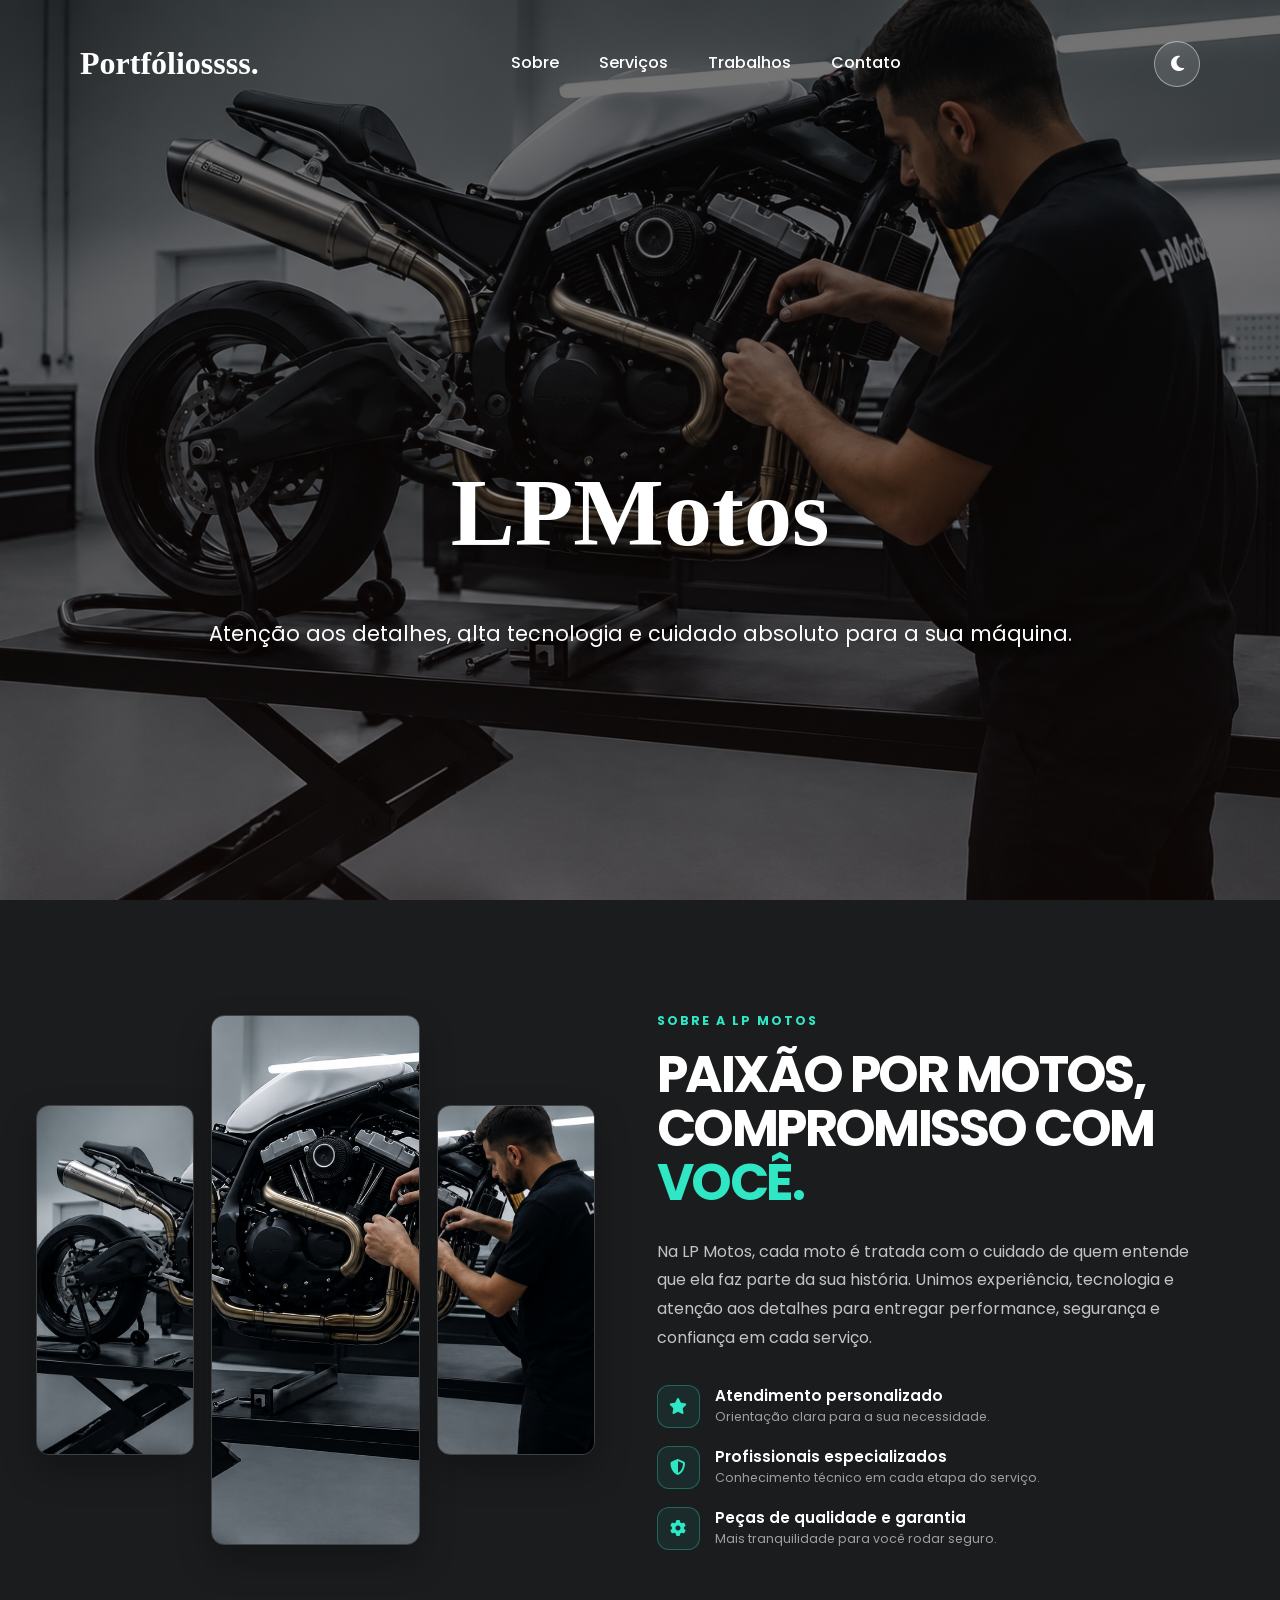
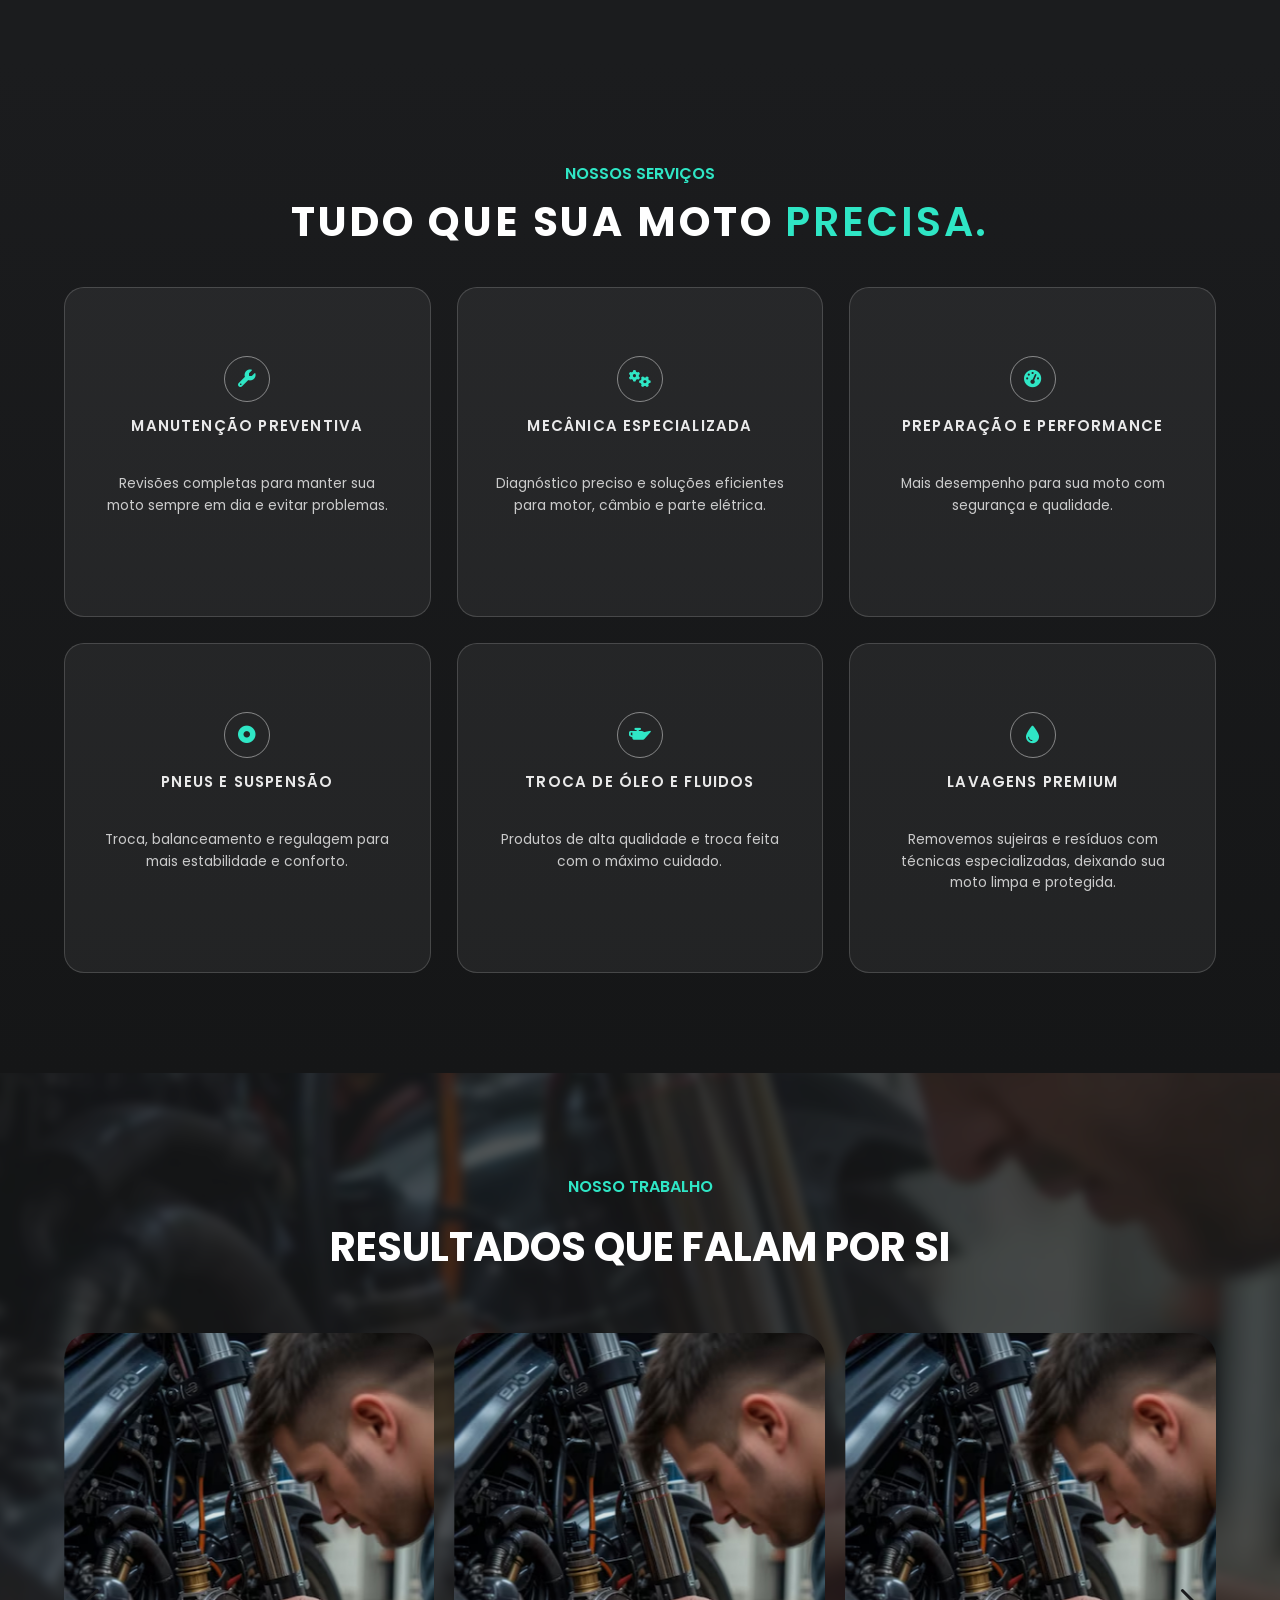
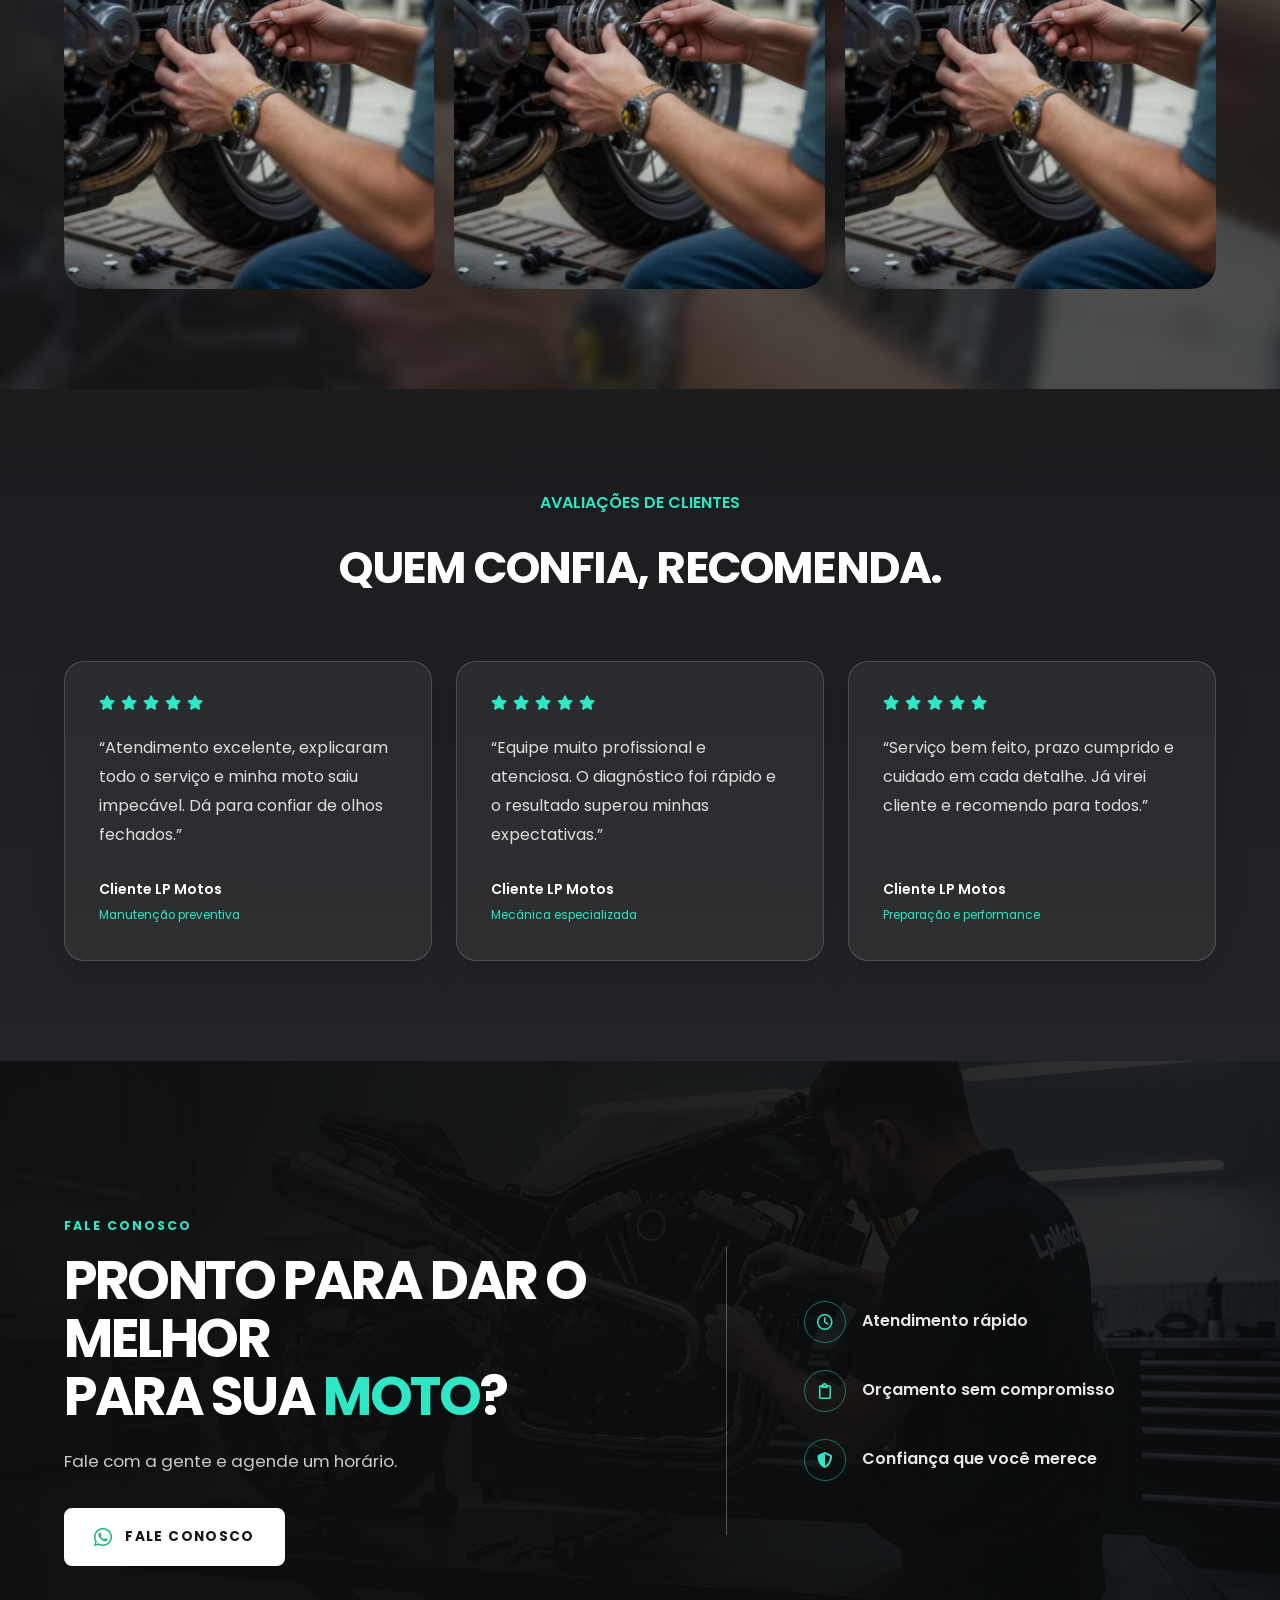
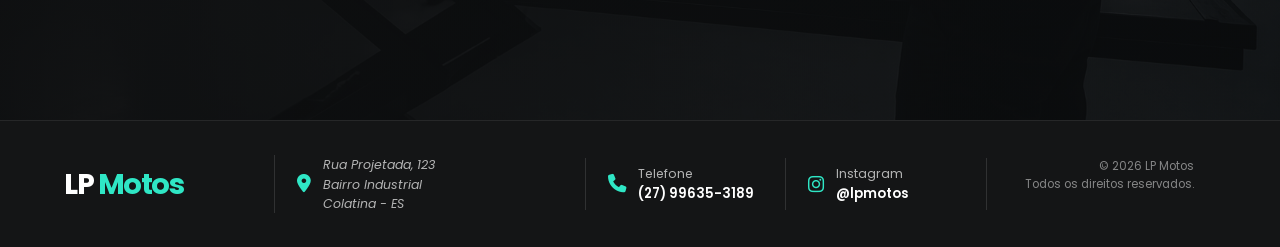
==== commit 3818e72a: "teste" ====
--- a/index.html
+++ b/index.html
@@ -4,7 +4,7 @@
 <head>
     <meta charset="UTF-8">
     <meta name="viewport" content="width=device-width, initial-scale=1.0">
-    <title>LPMotossss | Performance & Manutenção Especializada</title>
+    <title>LPMotos | Performance & Manutenção Especializada</title>
 
     <link rel="stylesheet" href="https://cdnjs.cloudflare.com/ajax/libs/font-awesome/6.5.1/css/all.min.css">
 
@@ -23,7 +23,7 @@
 
     <header class="navbar">
 
-        <a href="#" class="logo">Portfólio<span>.</span></a>
+        <a href="#" class="logo">Portfóliossss<span>.</span></a>
 
         <nav id="menu">
             <a href="#sobre">Sobre</a>
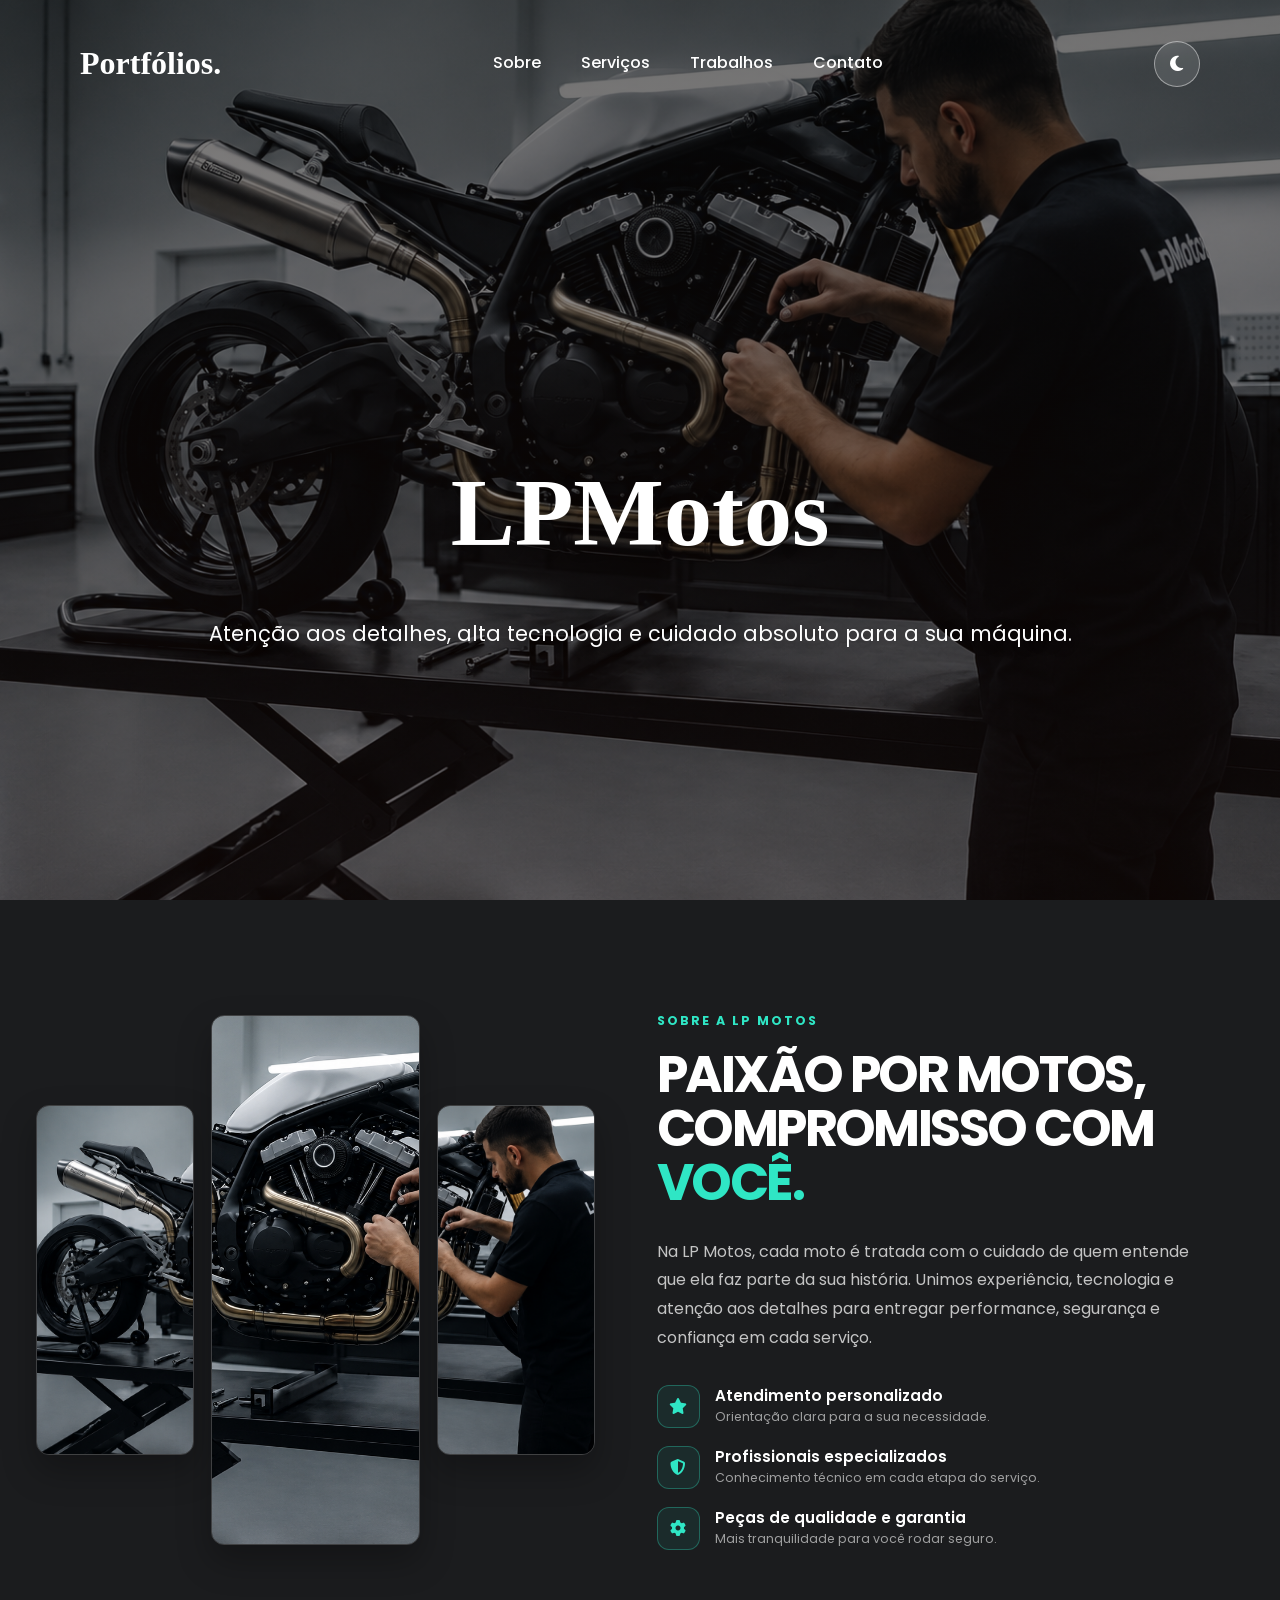
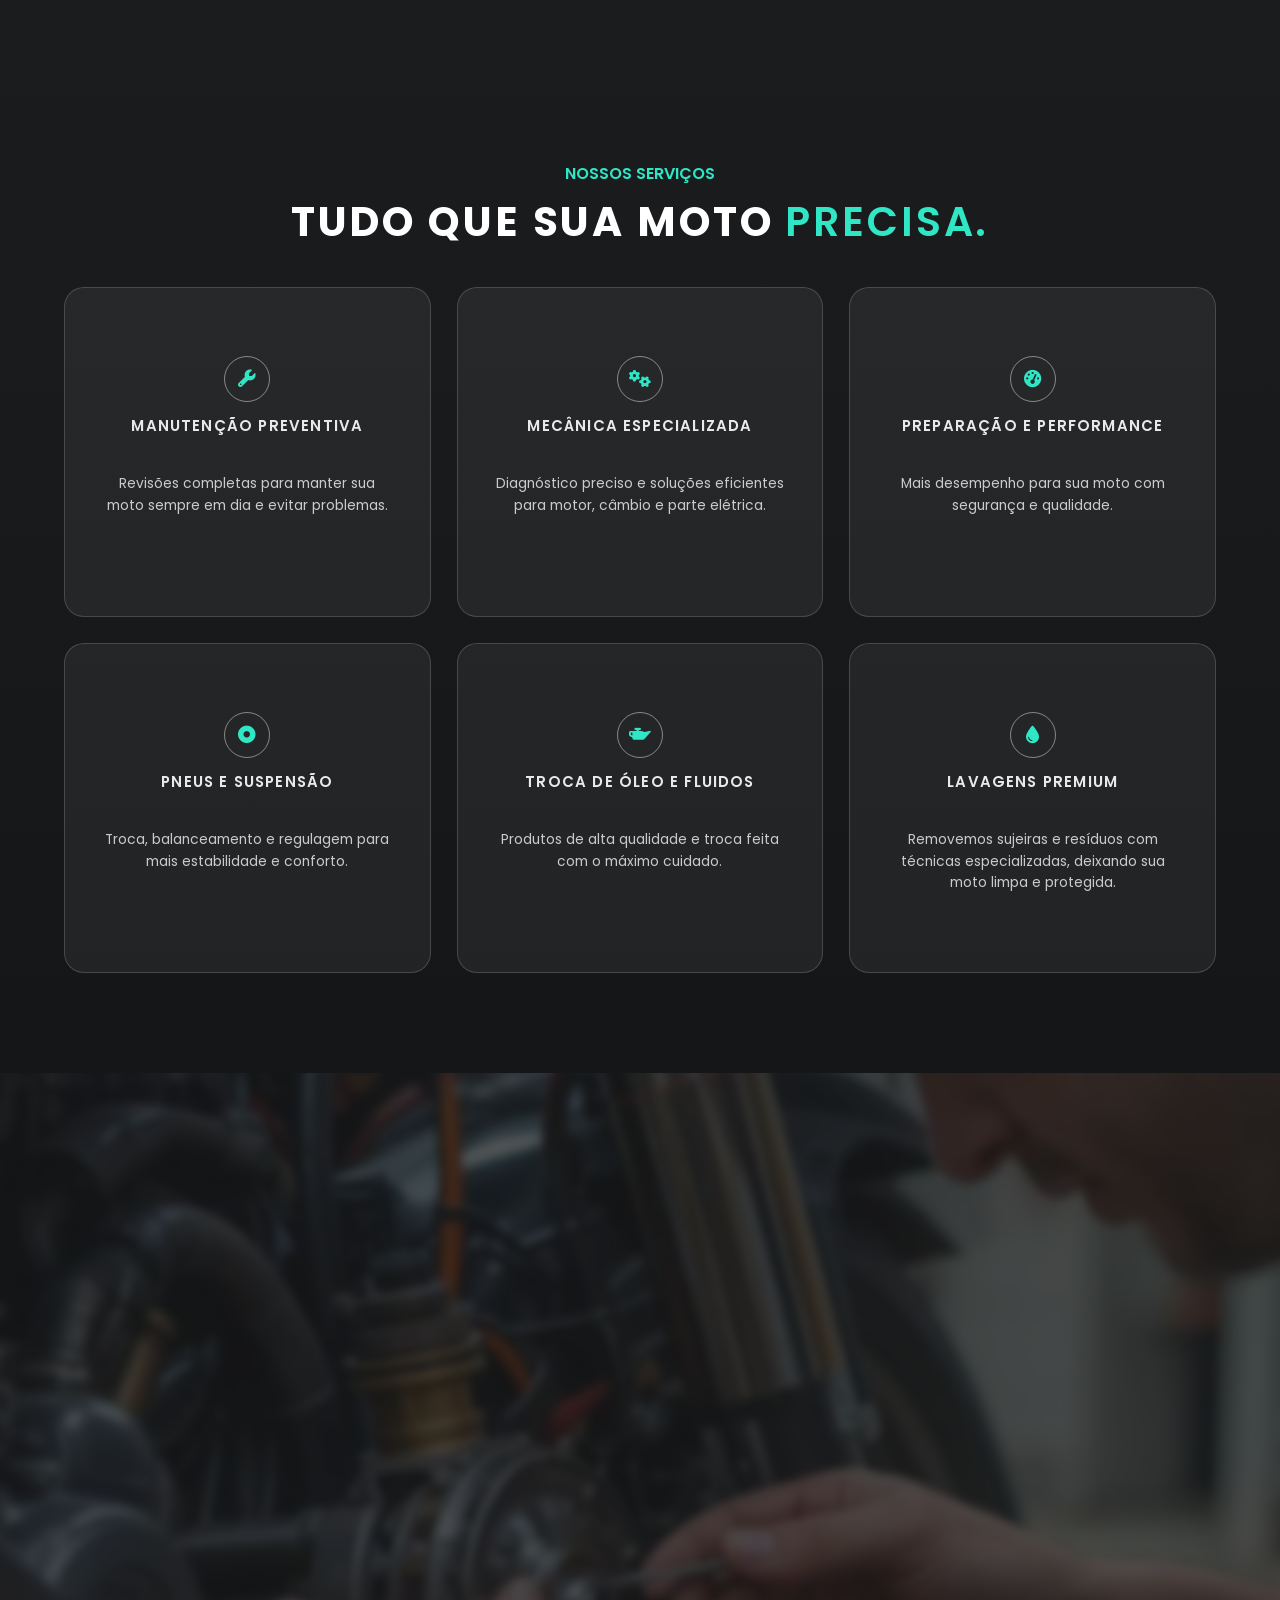
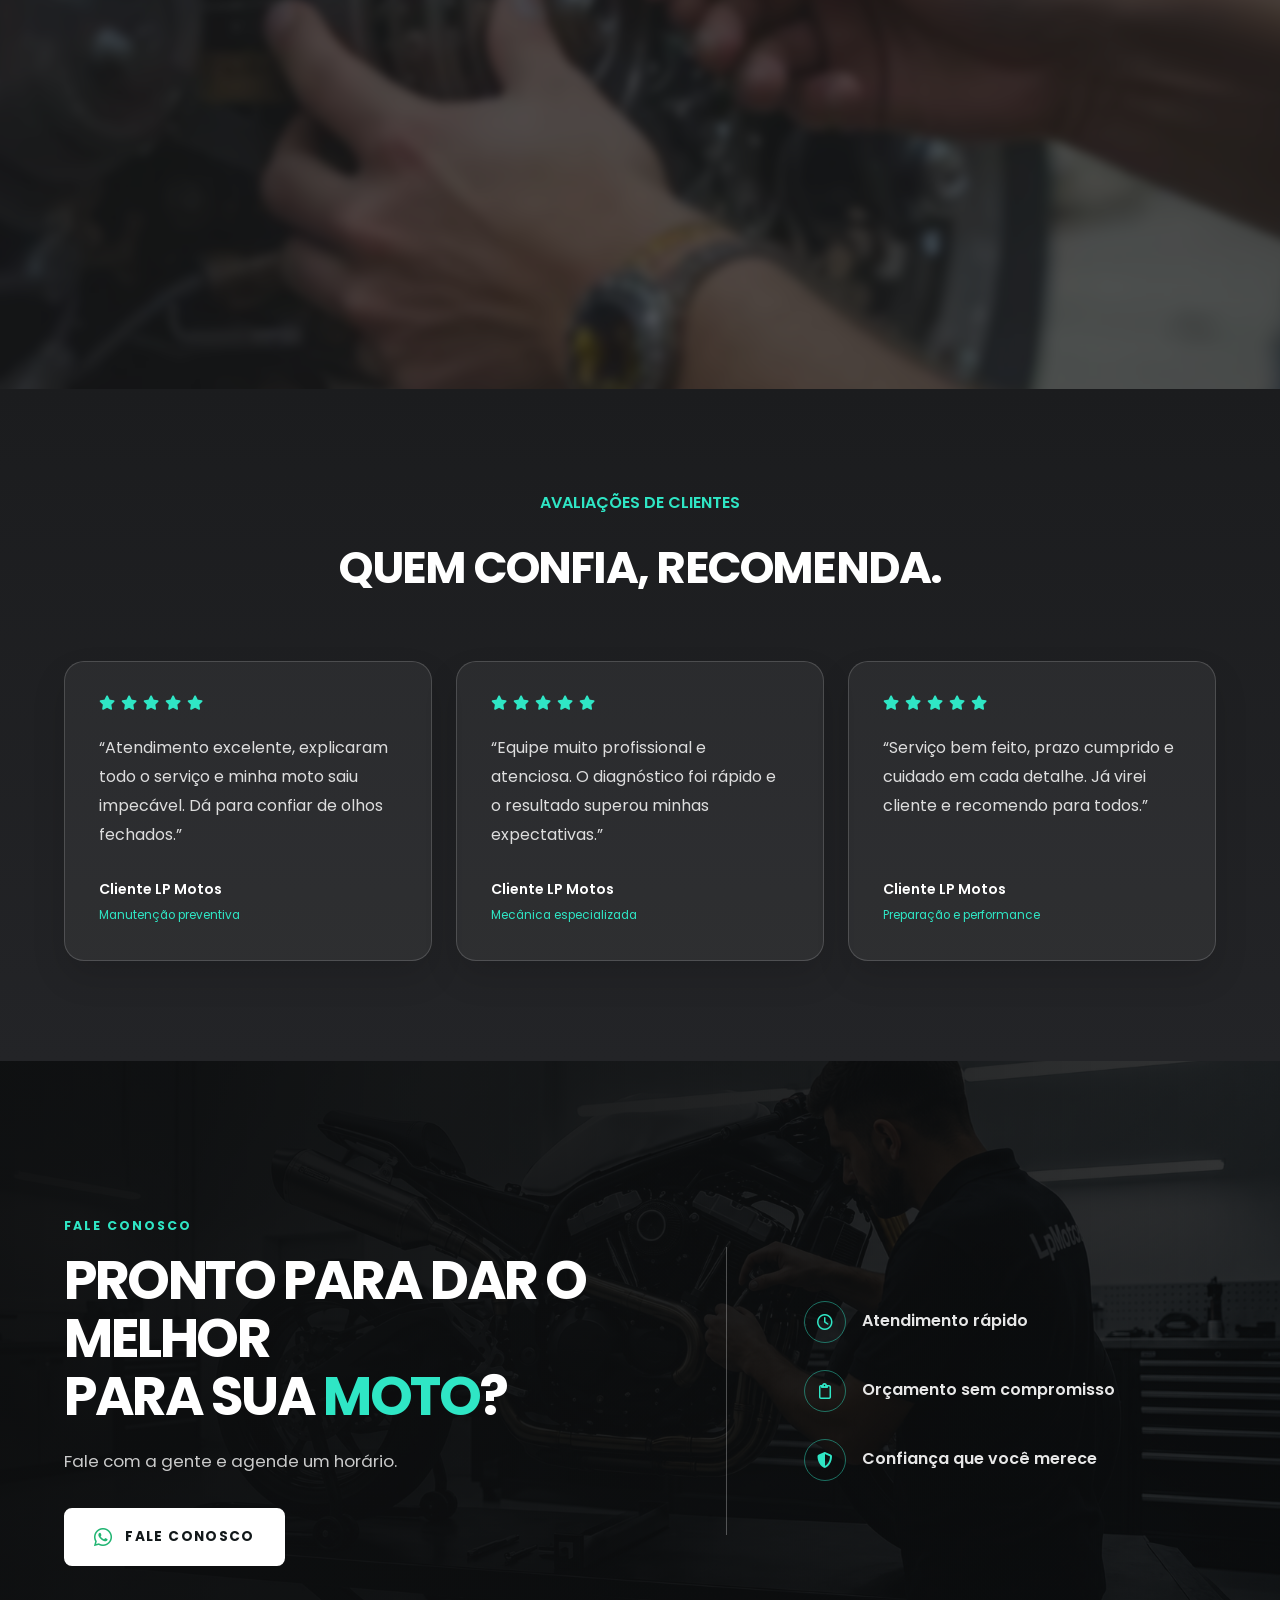
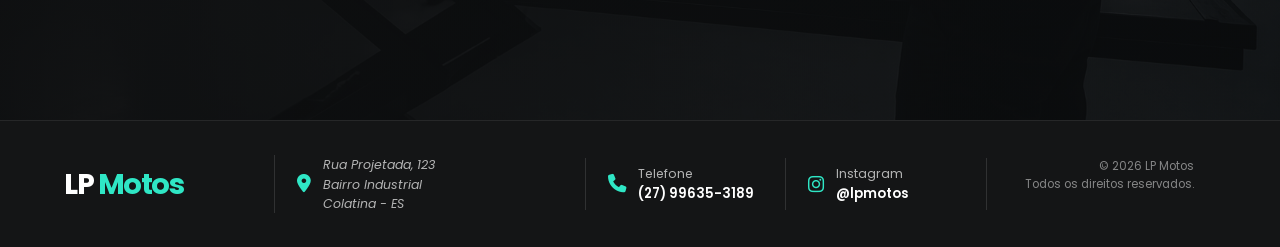
==== commit f8d40173: "teste" ====
--- a/index.html
+++ b/index.html
@@ -23,7 +23,7 @@
 
     <header class="navbar">
 
-        <a href="#" class="logo">Portfóliossss<span>.</span></a>
+        <a href="#" class="logo">Portfólios<span>.</span></a>
 
         <nav id="menu">
             <a href="#sobre">Sobre</a>
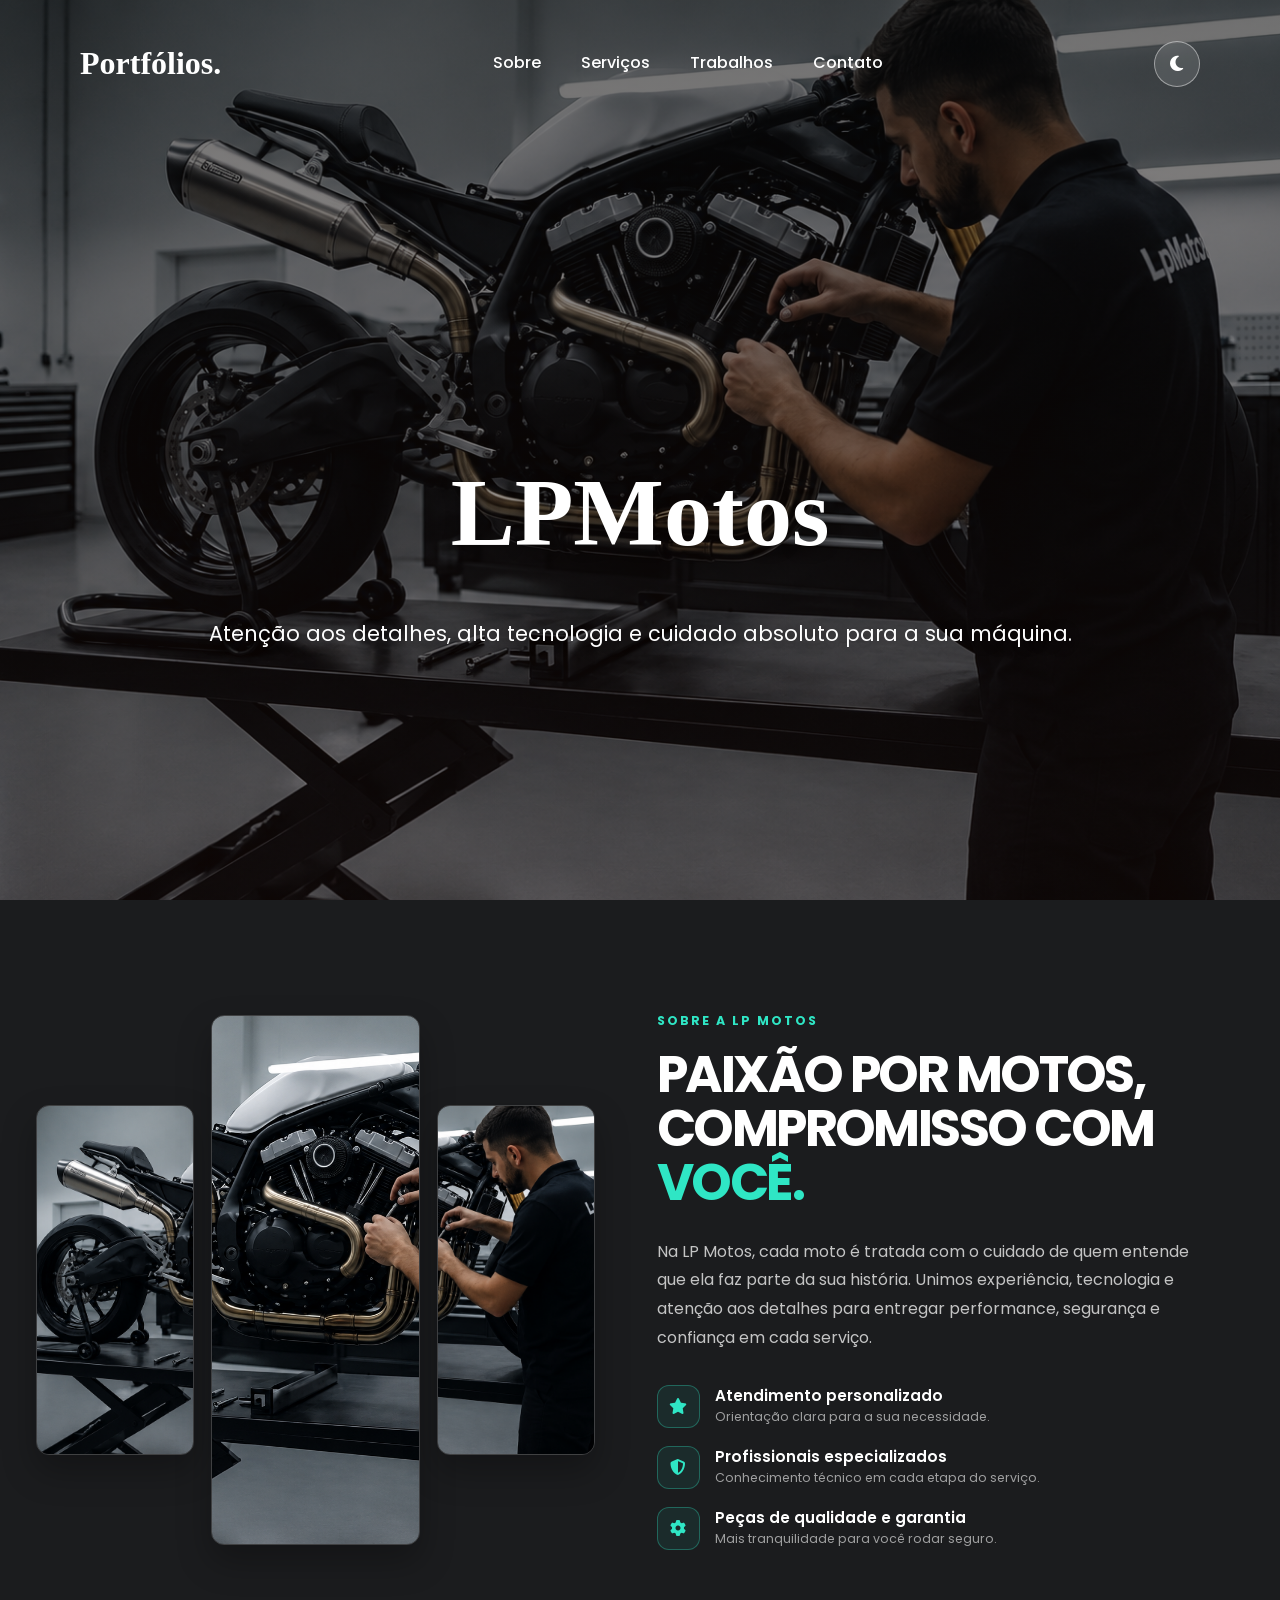
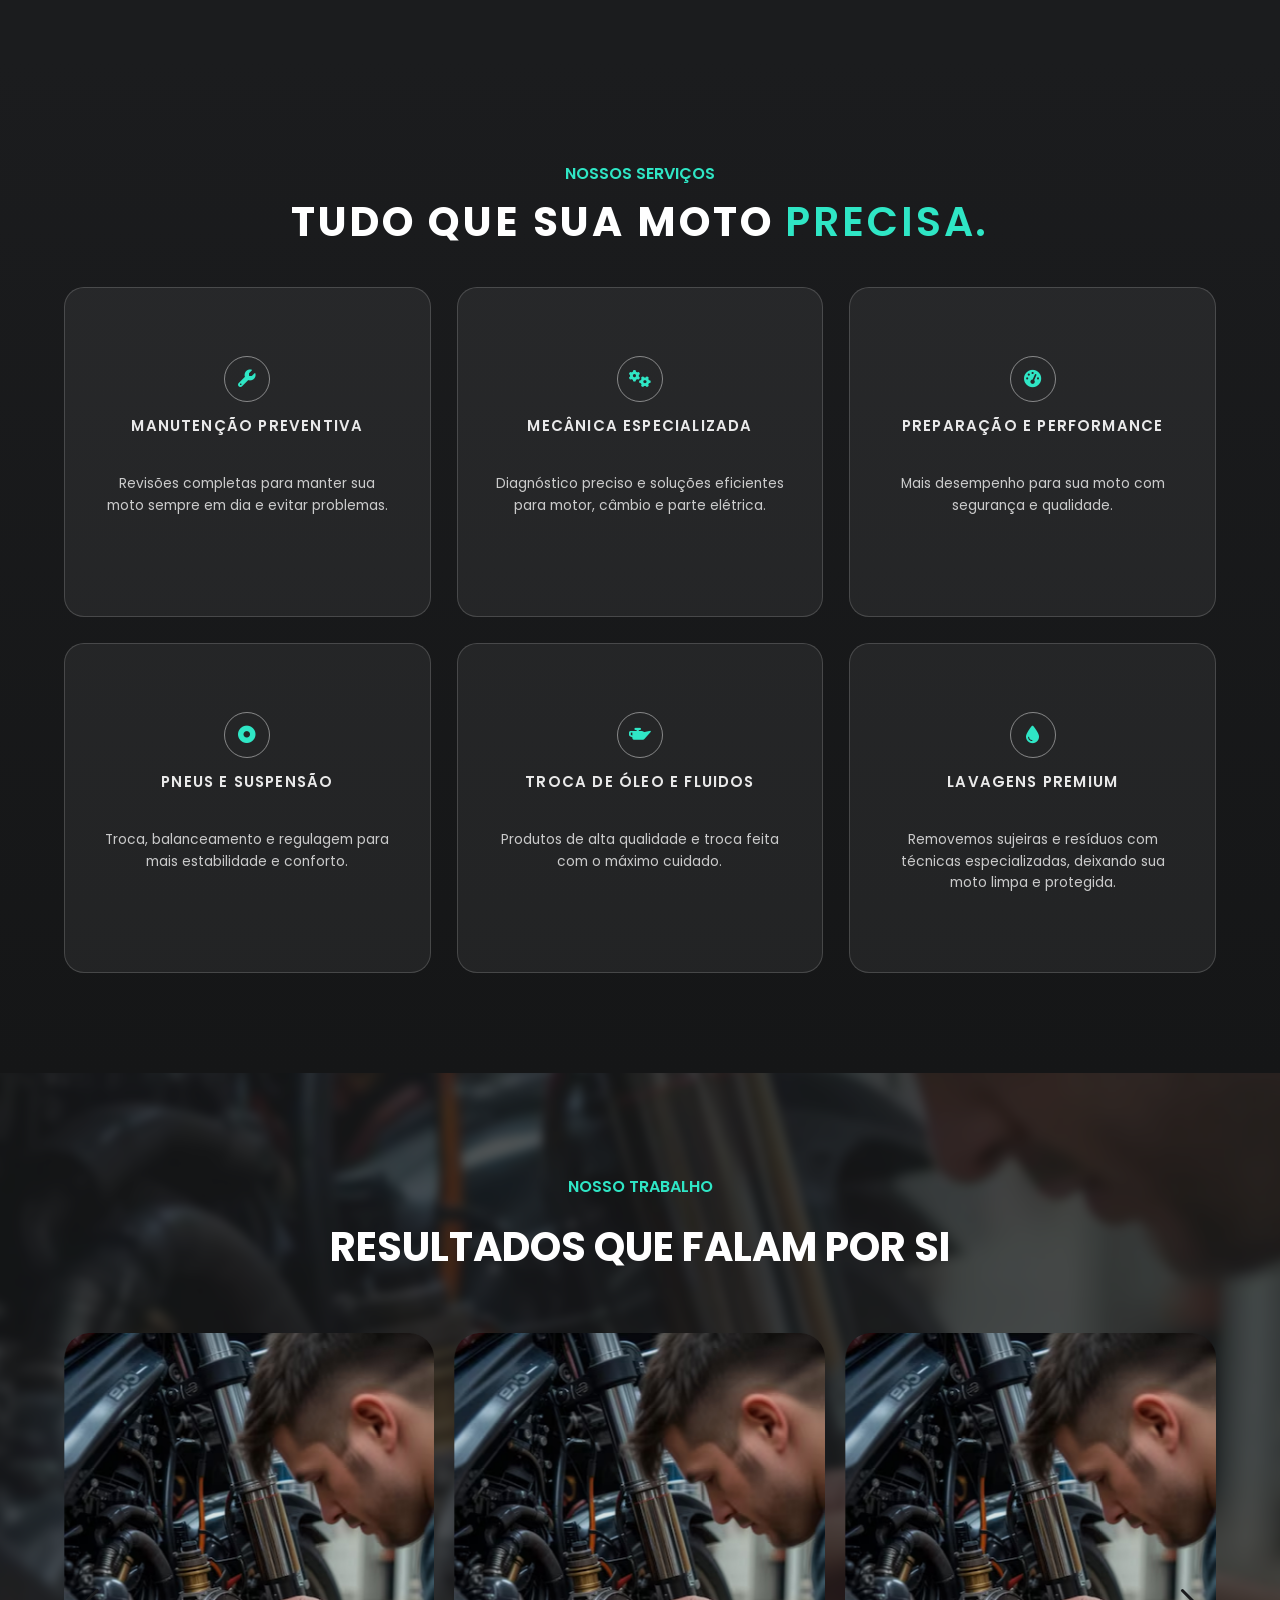
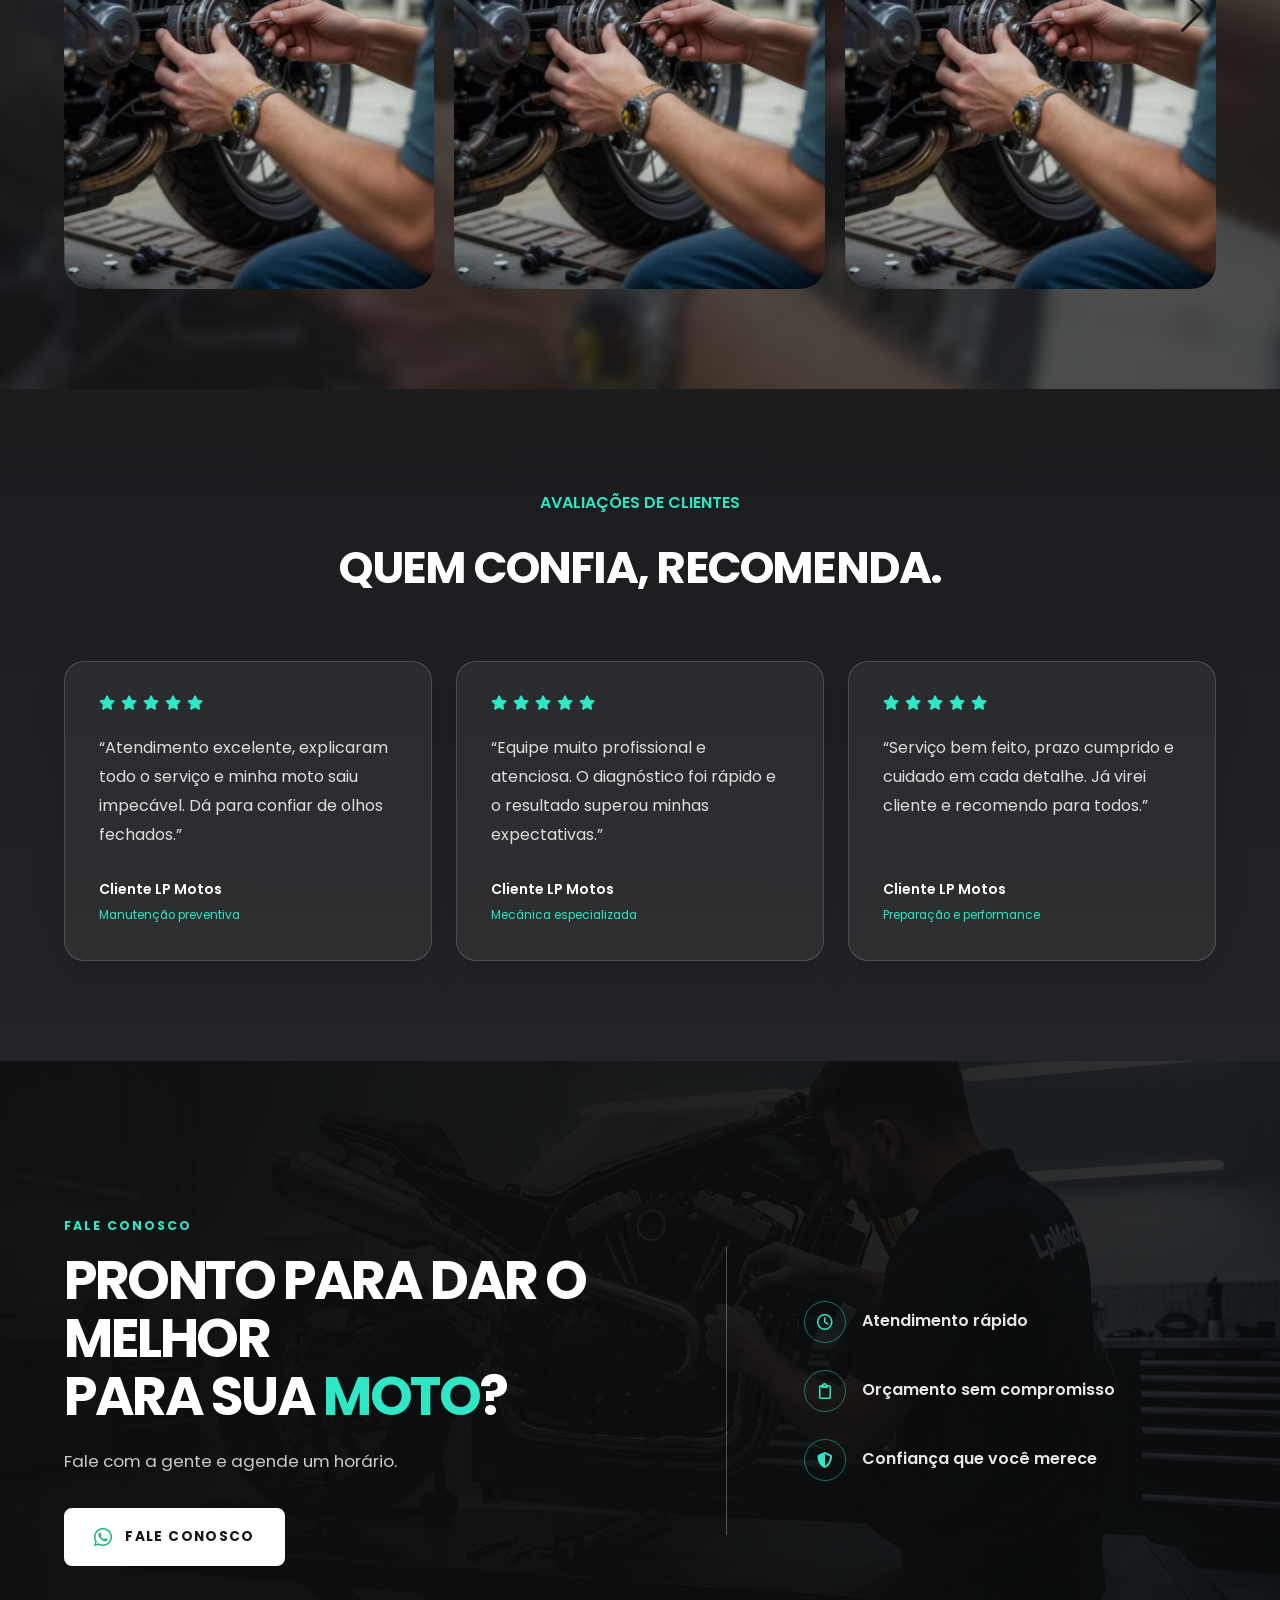
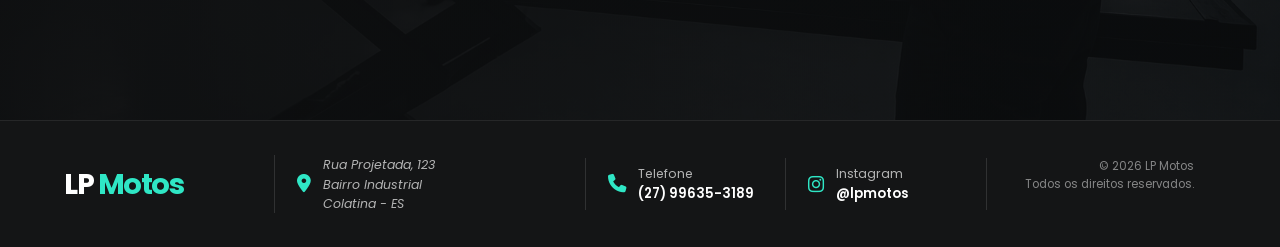
==== commit dc30e6af: "alteração de imagem inicial" ====
--- a/index.html
+++ b/index.html
@@ -13,7 +13,7 @@
     <link rel="stylesheet" href="https://cdn.jsdelivr.net/npm/swiper@11/swiper-bundle.min.css"/>
 
     
-    <link rel="shortcut icon" href="img/logo.jpg" type="image/x-icon">
+    <link rel="shortcut icon" href="img/logo2.jfif" type="image/x-icon">
 
     <link href="https://fonts.googleapis.com/css2?family=Poppins:wght@300;400;500;600;700&display=swap"
         rel="stylesheet">
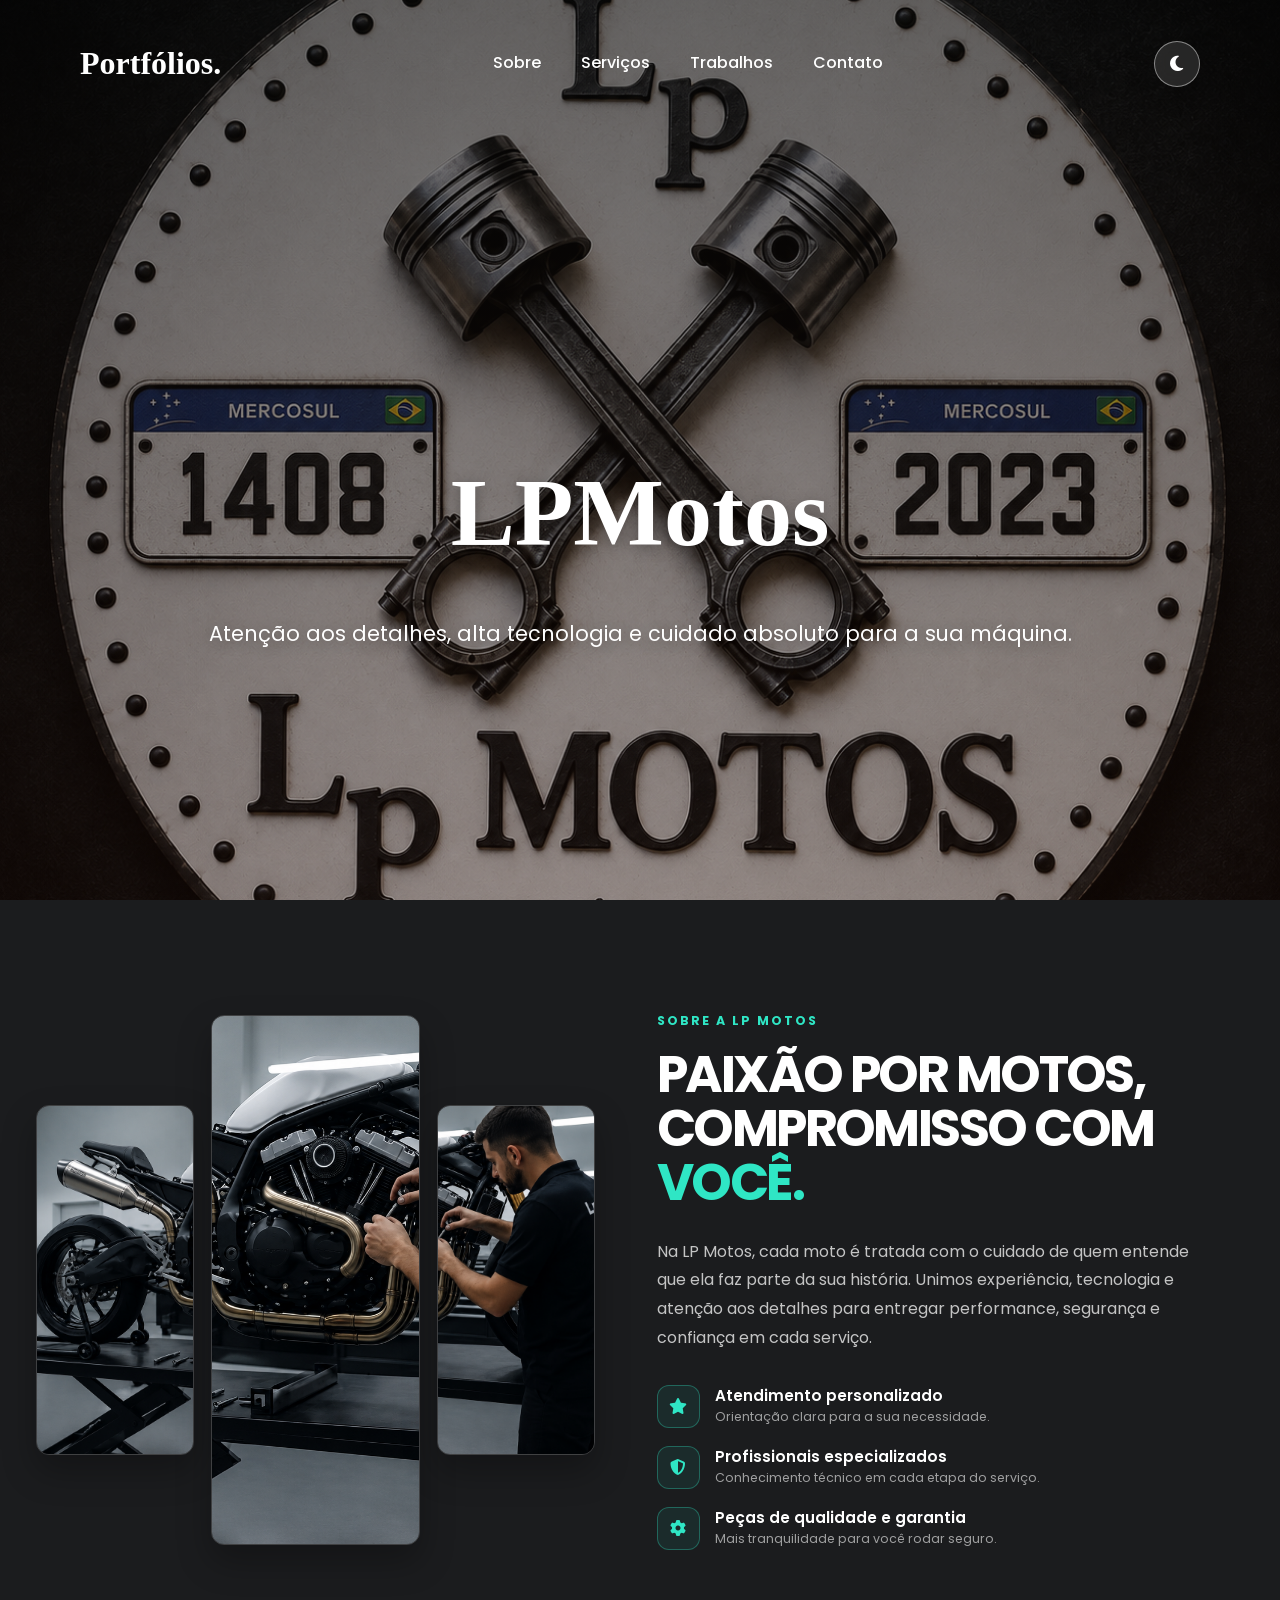
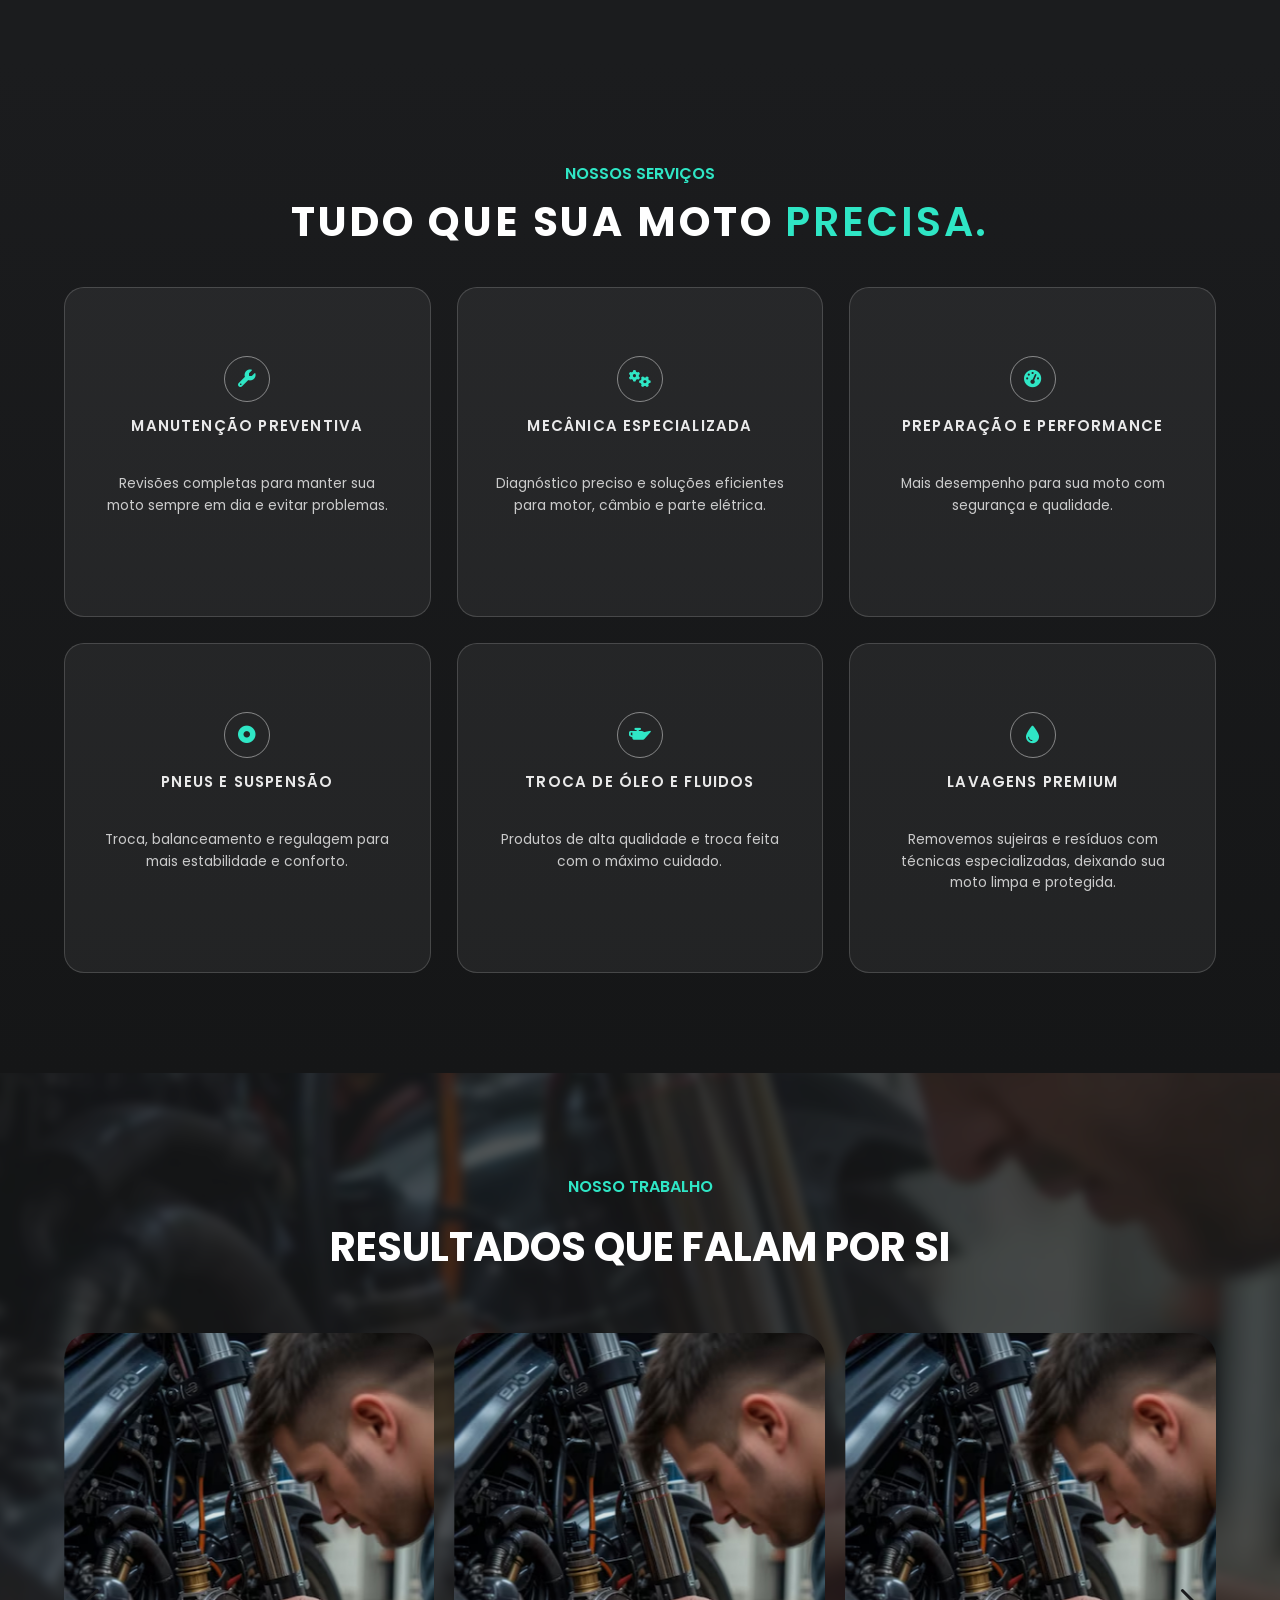
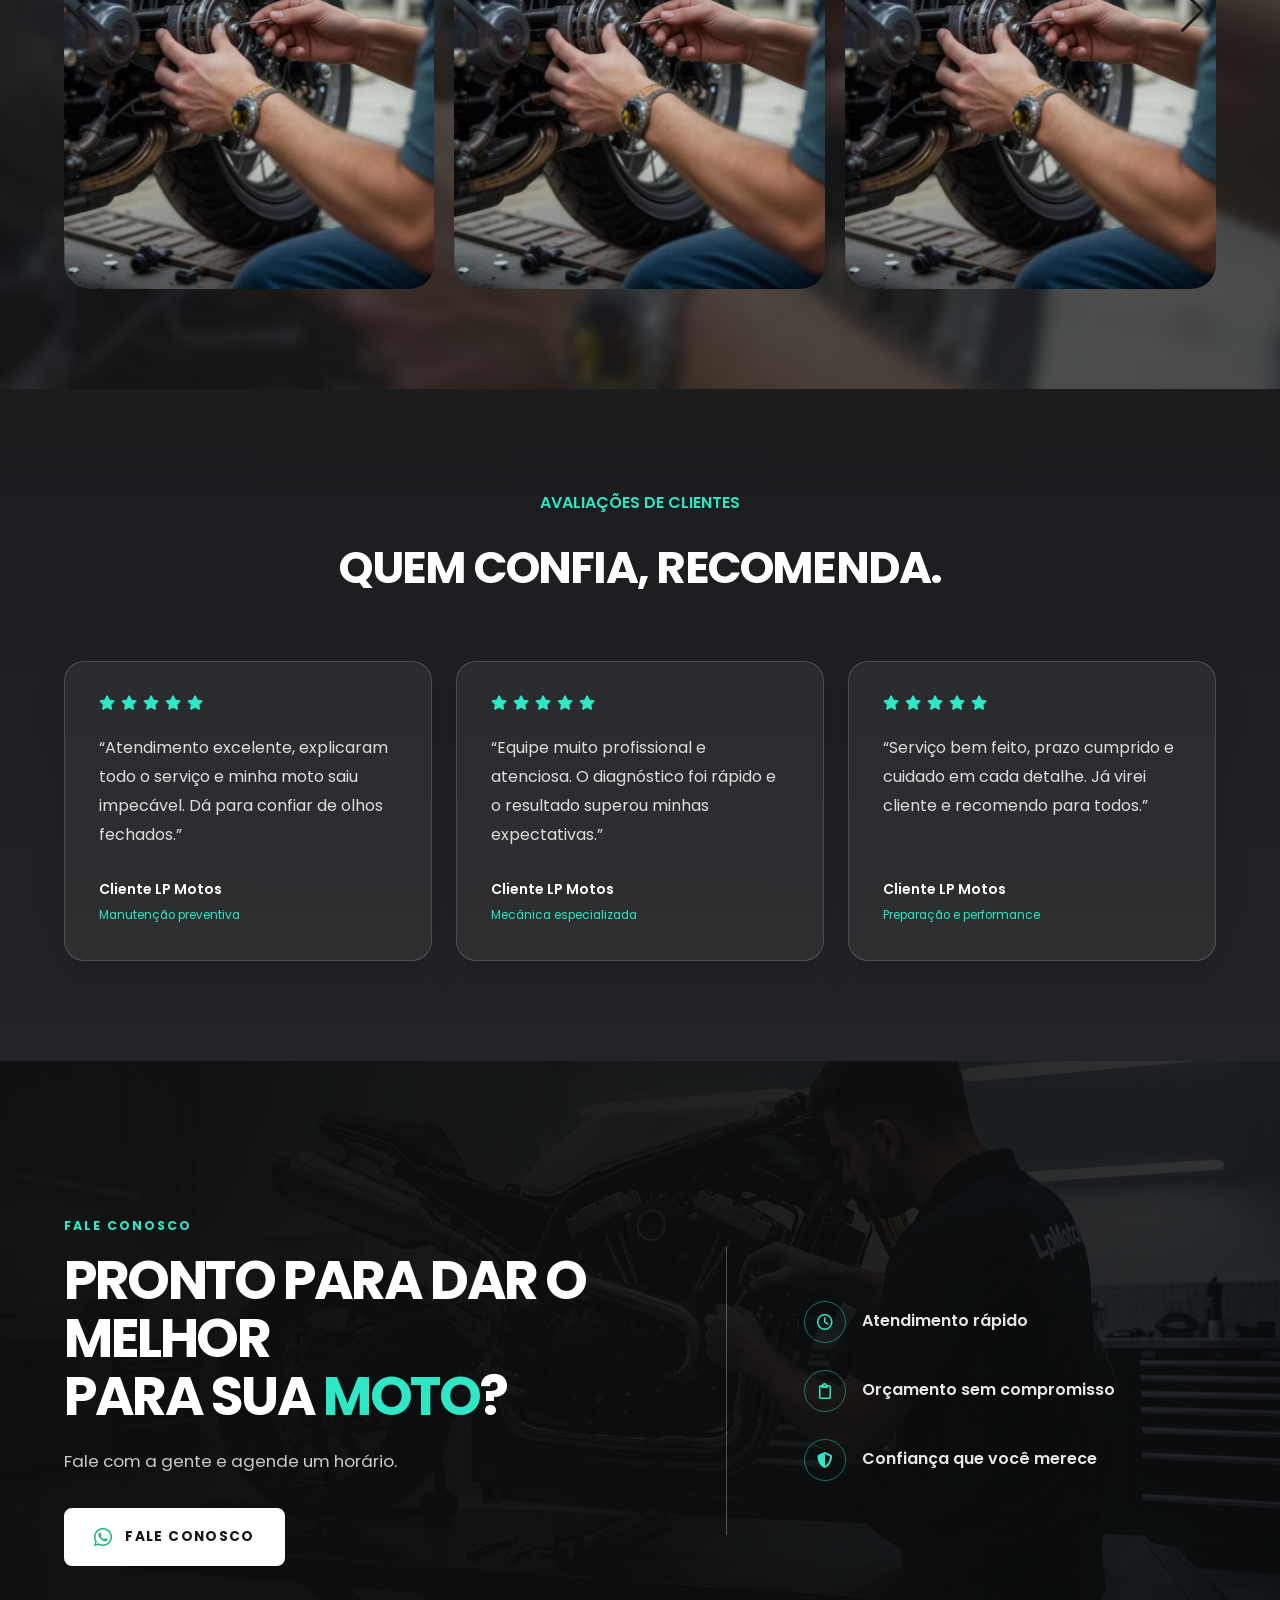
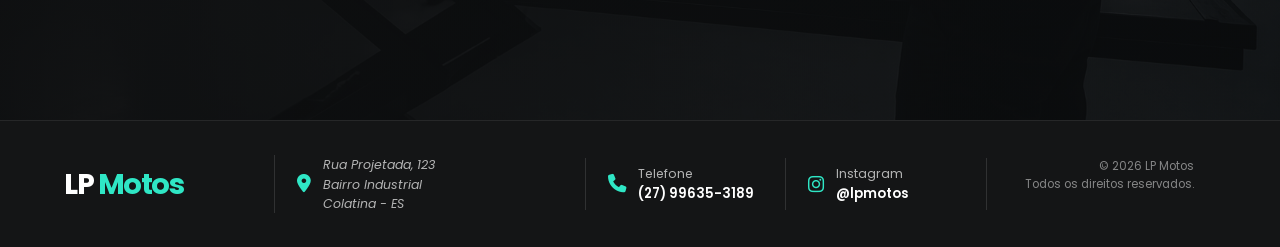
==== commit 238a6945: "alteração de imagem inicial" ====
--- a/index.html
+++ b/index.html
@@ -49,7 +49,7 @@
     <!-- HERO -->
     <section class="hero">
 
-        <img src="img/img1.png" alt="LpMotos" class="hero-image">
+        <img src="img/logo2.jfif" alt="LpMotos" class="hero-image">
 
         <div class="hero-overlay"></div>
 
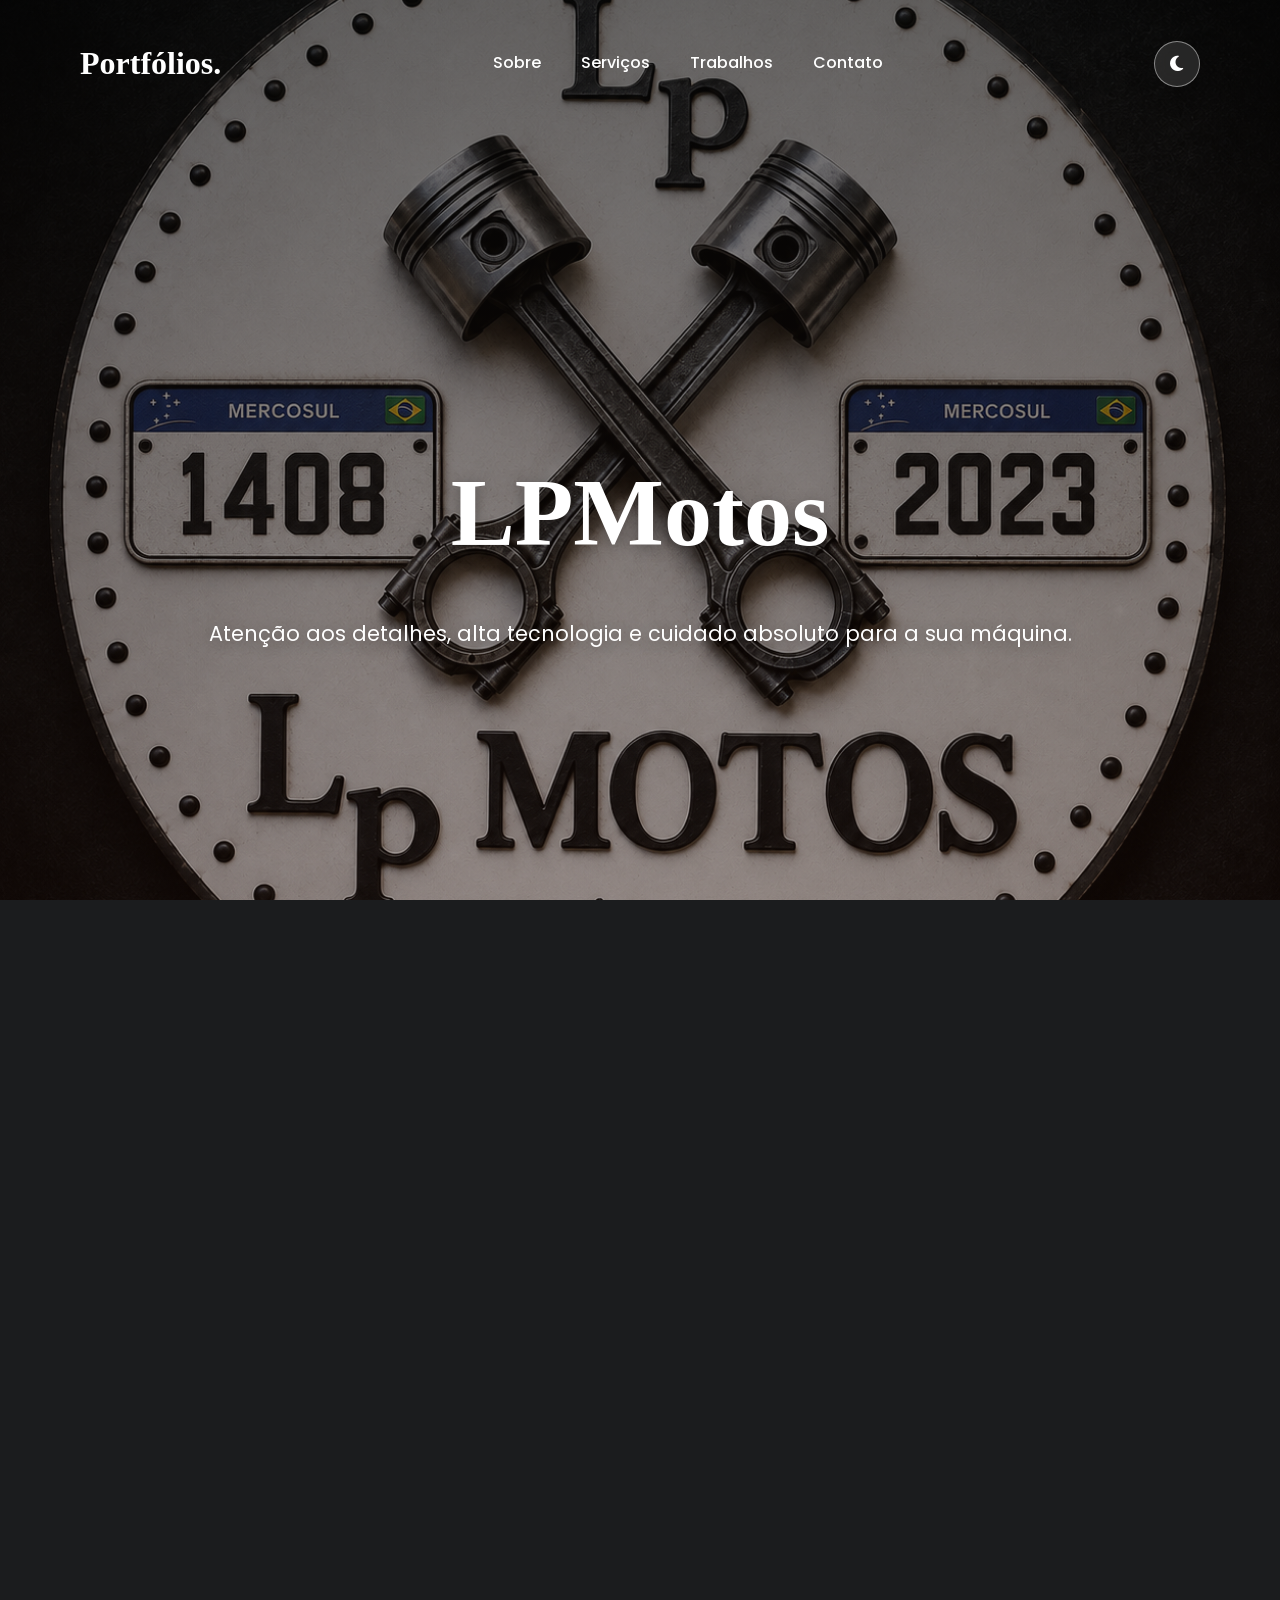
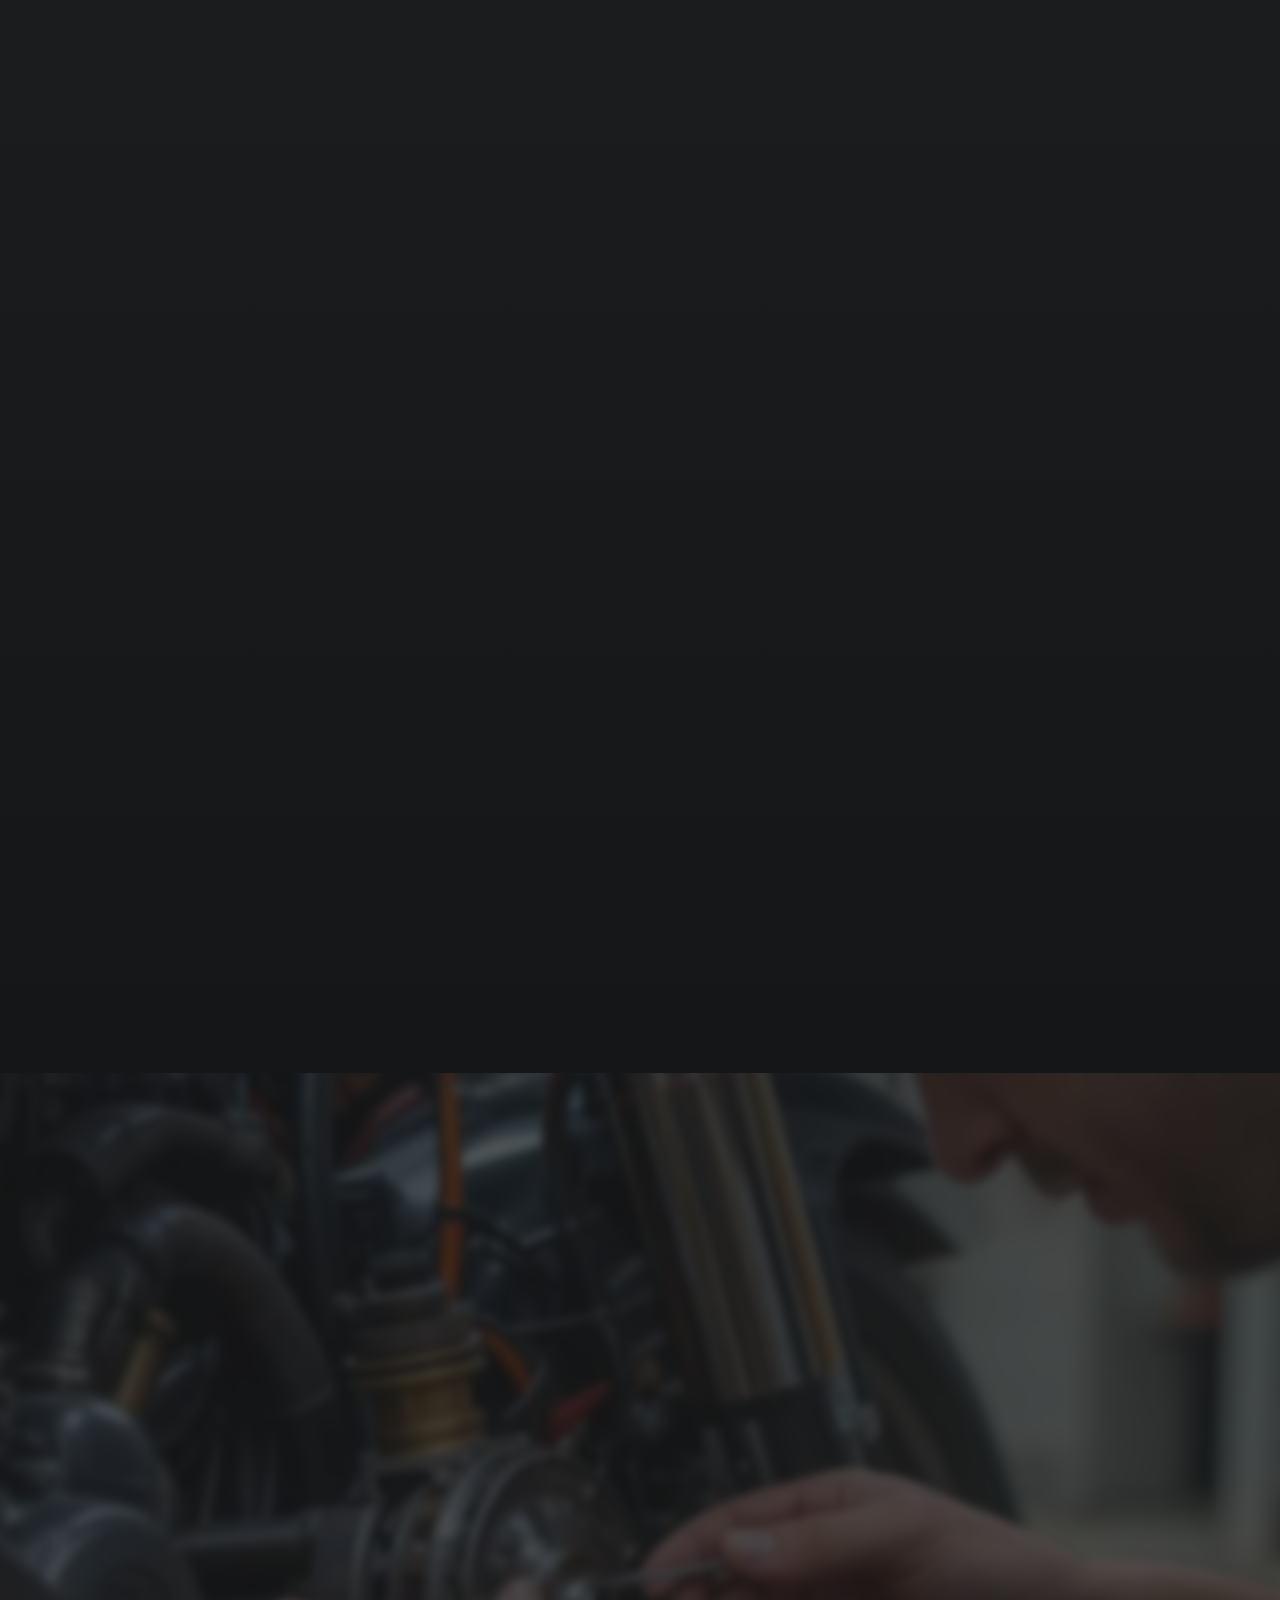
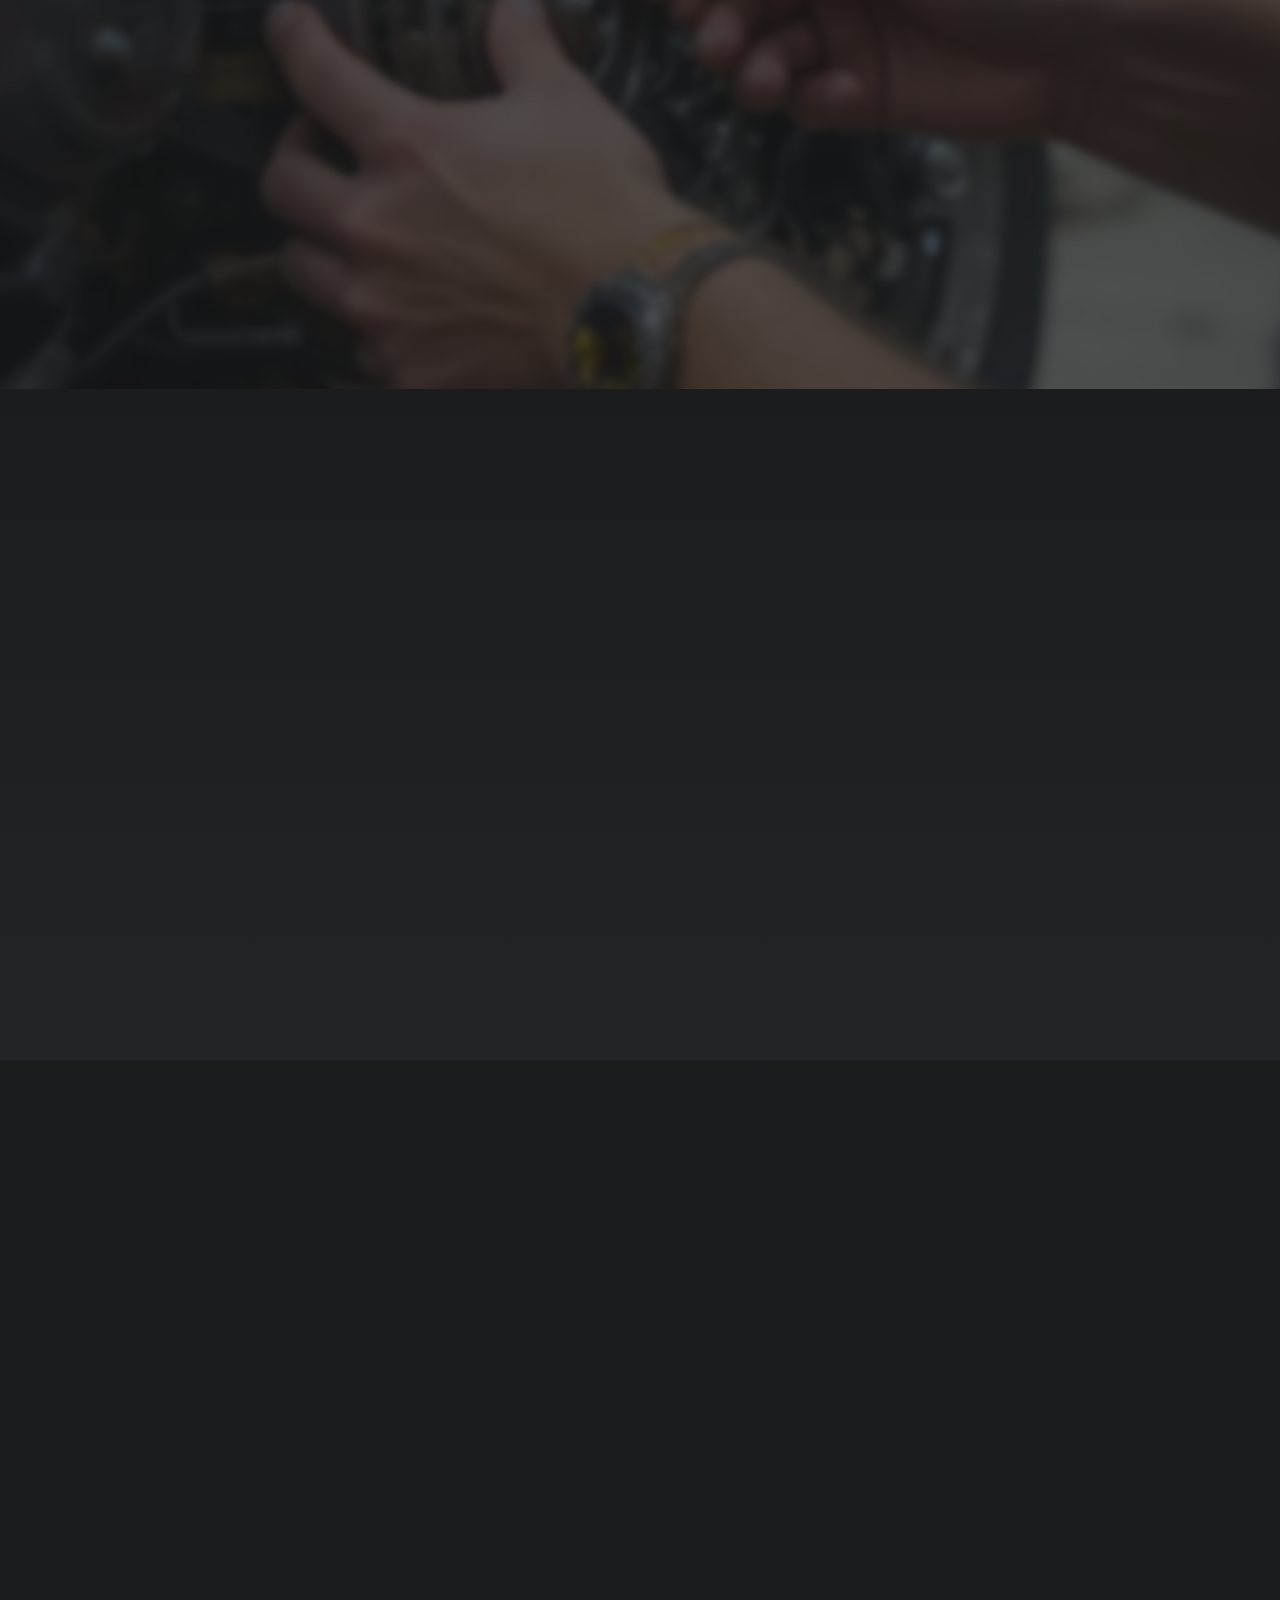
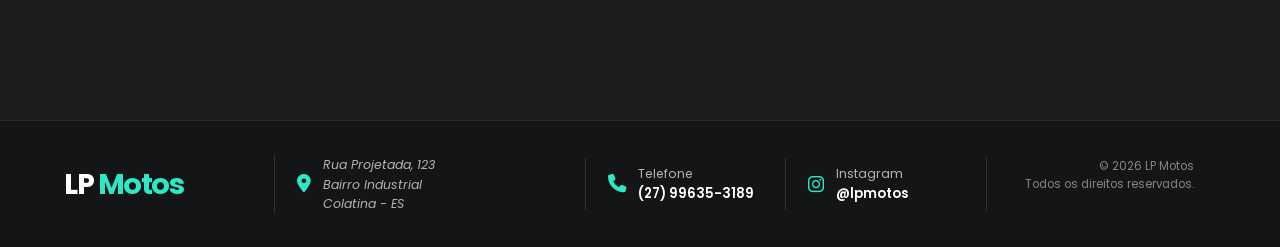
==== commit b04c706e: "alteração de imagens" ====
--- a/index.html
+++ b/index.html
@@ -68,8 +68,8 @@
             <div class="sobre-wrapper">
                 <div class="sobre-images reveal" aria-label="Detalhes do trabalho realizado na LP Motos">
                     <img src="img/img1.png" alt="Motocicleta atendida pela equipe da LP Motos">
-                    <img src="img/img1.png" alt="Detalhe de uma motocicleta na LP Motos">
-                    <img src="img/img1.png" alt="Serviço especializado em motocicletas na LP Motos">
+                    <img src="img/motodesmontada.jfif" alt="Detalhe de uma motocicleta na LP Motos">
+                    <img src="img/mecanico.jfif" alt="Serviço especializado em motocicletas na LP Motos">
                 </div>
 
                 <div class="sobre-content reveal">
